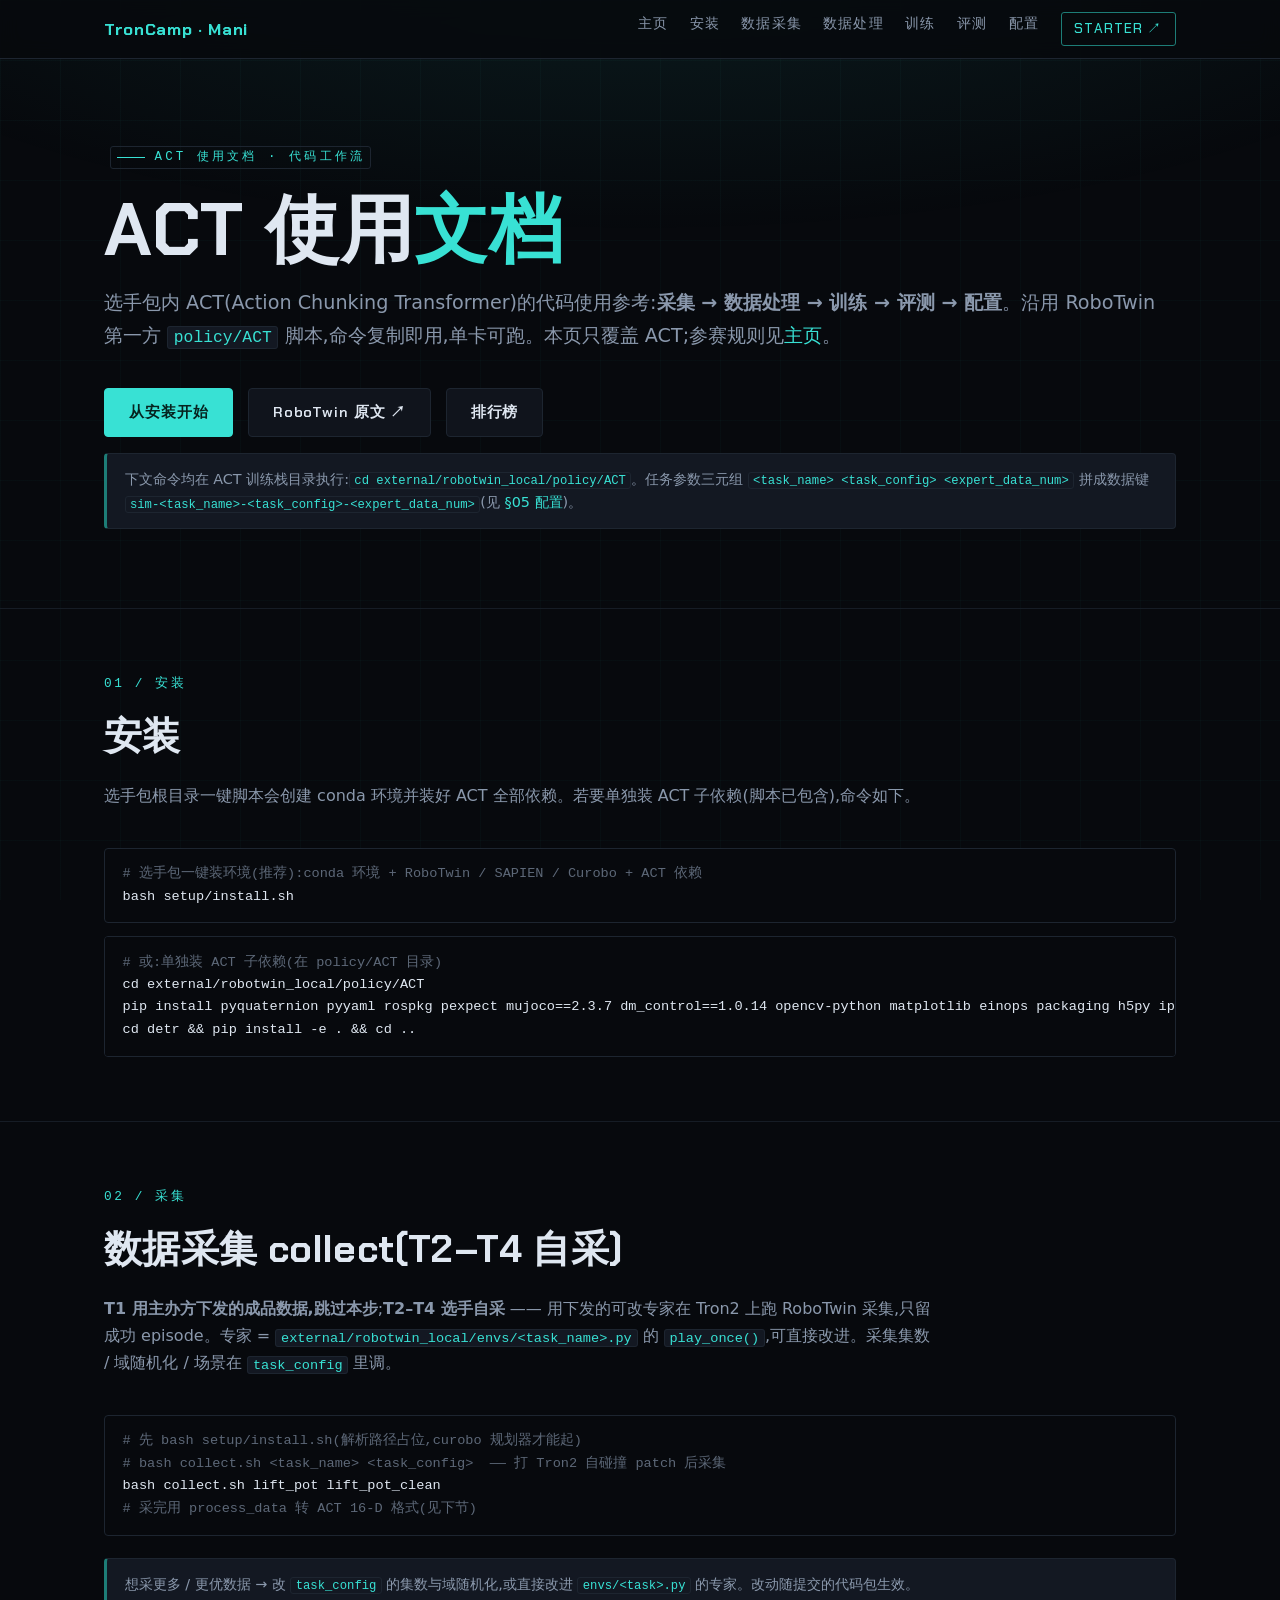
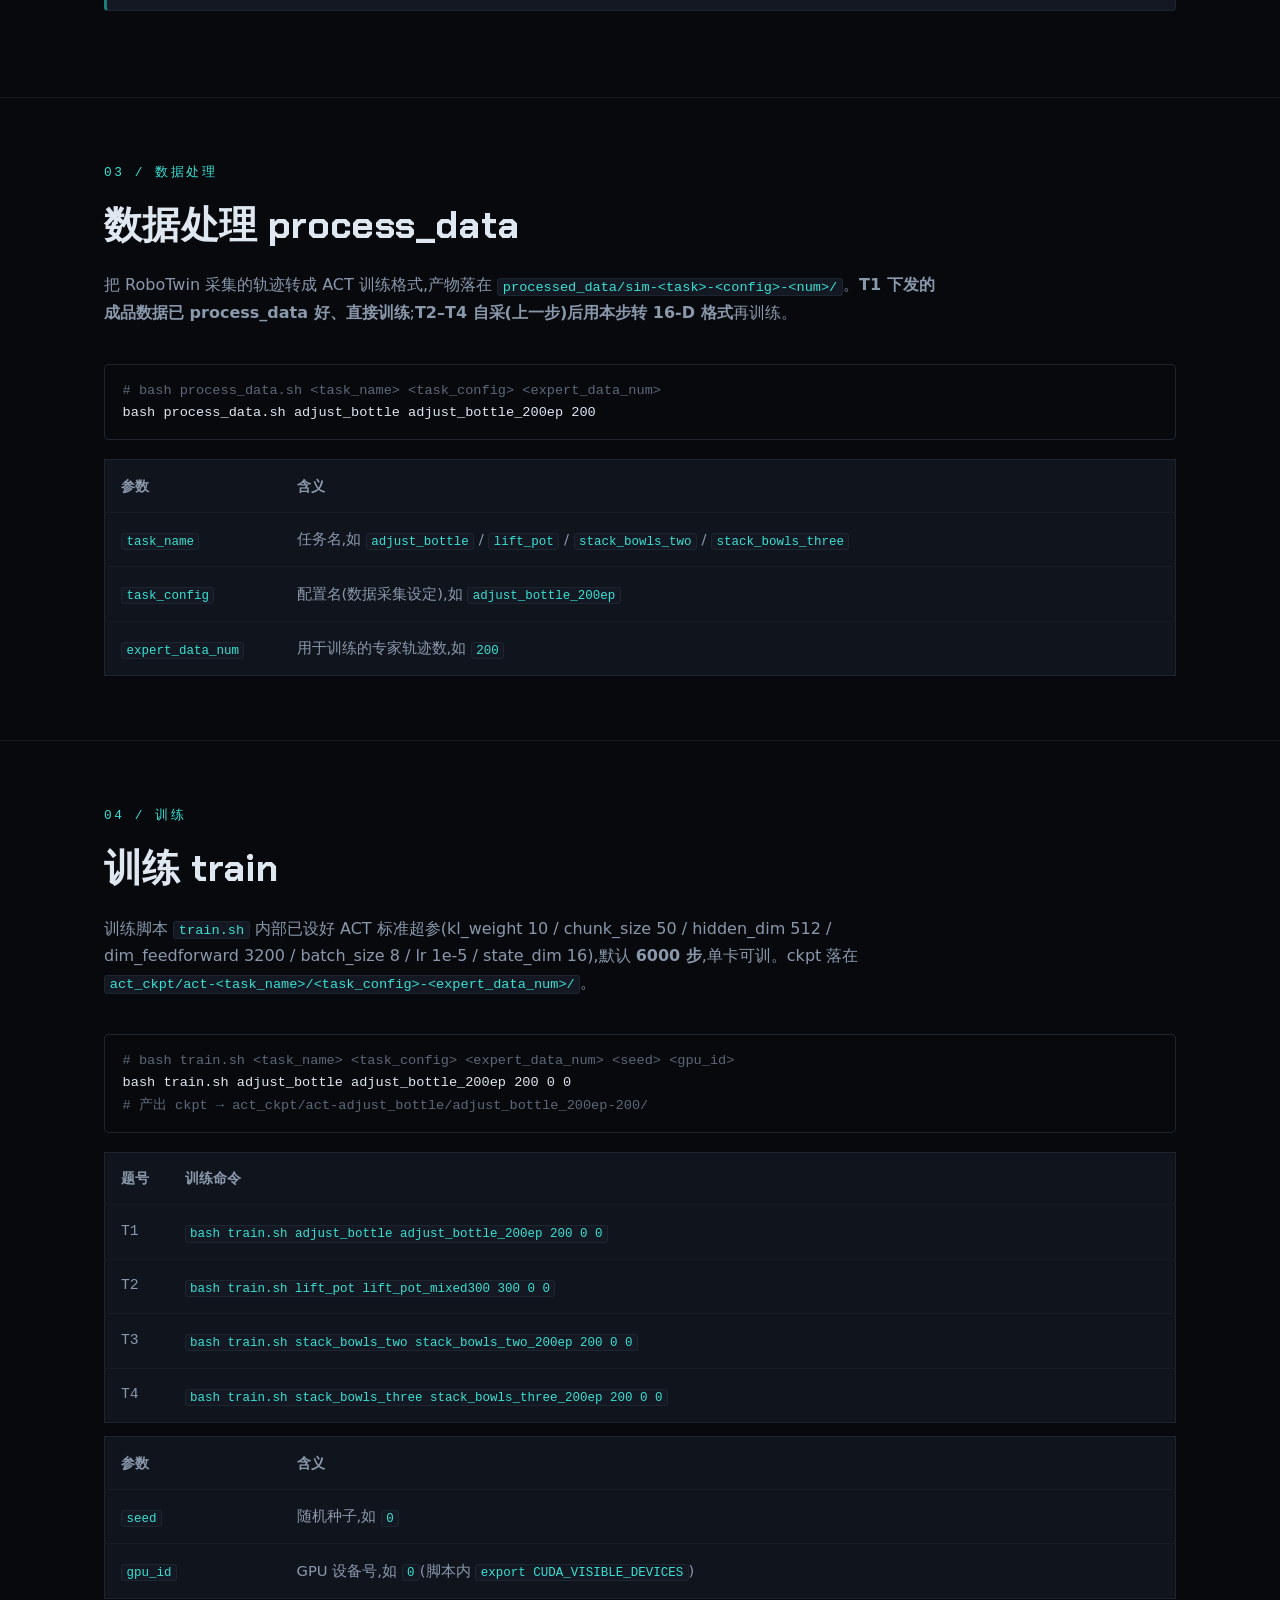
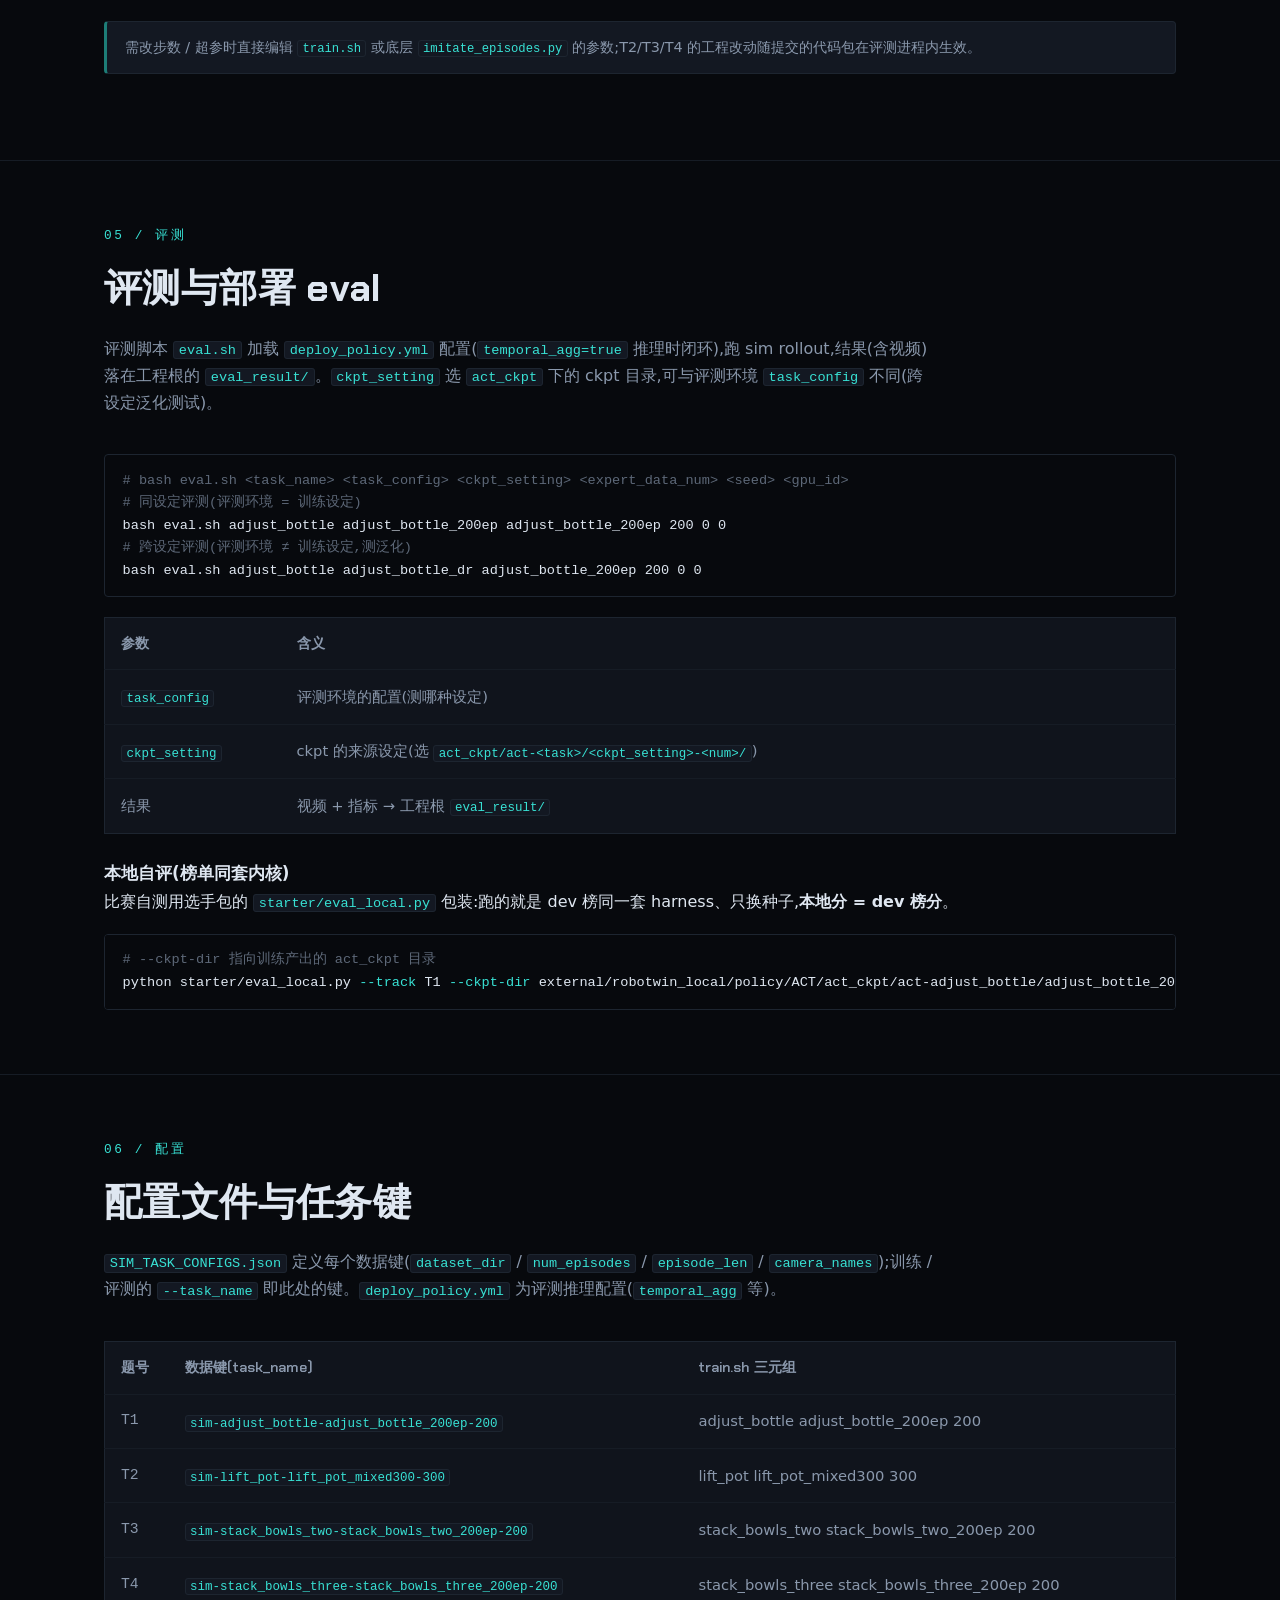
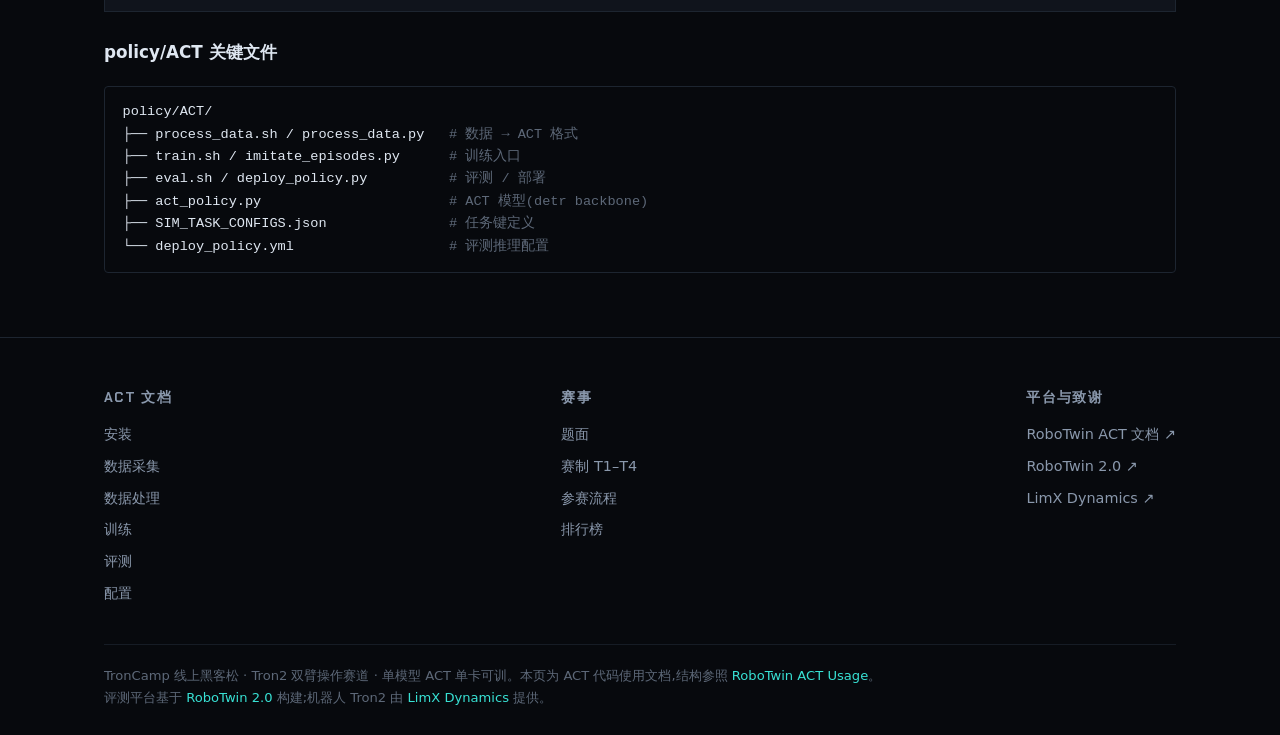
==== doc.html @ 8a9c2776 "feat(web): self-collect redesign -- freedom ladder switched to self-collect + add collection section" ====
<!doctype html>
<html lang="zh-CN">
<head>
<meta charset="utf-8">
<meta name="viewport" content="width=device-width, initial-scale=1">
<title>ACT 使用文档 · TronCamp</title>
<meta name="description" content="TronCamp 选手包内 ACT(Action Chunking Transformer)的代码使用文档:安装、数据处理 process_data.sh、训练 train.sh、评测与部署 eval.sh、配置文件。沿用 RoboTwin 第一方 policy/ACT 脚本,命令复制即用。">
<link rel="stylesheet" href="./style.css">
</head>
<body>

<nav class="nav">
  <div class="wrap">
    <a href="./index.html#top" class="brand">Tron<span class="accent">Camp</span> · Mani</a>
    <span class="nav-links">
      <a href="./index.html">主页</a>
      <a href="#install">安装</a>
      <a href="#collect">数据采集</a>
      <a href="#process">数据处理</a>
      <a href="#train">训练</a>
      <a href="#eval">评测</a>
      <a href="#config">配置</a>
      <a href="https://github.com/limx-troncamp/troncamp-mani" class="cta" target="_blank" rel="noopener">Starter ↗</a>
    </span>
  </div>
</nav>

<!-- ───────── 页头 ───────── -->
<header class="hero" id="top">
  <div class="wrap reveal">
    <span class="tag">ACT 使用文档 · 代码工作流</span>
    <h1>ACT 使用<span class="accent">文档</span></h1>
    <p class="lead lead-wide">
      选手包内 ACT(Action Chunking Transformer)的代码使用参考:<b>采集 → 数据处理 → 训练 → 评测 → 配置</b>。沿用 RoboTwin 第一方 <code>policy/ACT</code> 脚本,命令复制即用,单卡可跑。本页只覆盖 ACT;参赛规则见<a href="./index.html#flow">主页</a>。
    </p>
    <div class="hero-actions">
      <a href="#install" class="btn primary">从安装开始</a>
      <a href="https://robotwin-platform.github.io/doc/usage/ACT.html" class="btn" target="_blank" rel="noopener">RoboTwin 原文 ↗</a>
      <a href="./index.html#board" class="btn">排行榜</a>
    </div>
    <p class="note" style="margin-top:1rem">下文命令均在 ACT 训练栈目录执行:<code>cd external/robotwin_local/policy/ACT</code>。任务参数三元组 <code>&lt;task_name&gt; &lt;task_config&gt; &lt;expert_data_num&gt;</code> 拼成数据键 <code>sim-&lt;task_name&gt;-&lt;task_config&gt;-&lt;expert_data_num&gt;</code>(见 <a href="#config">§05 配置</a>)。</p>
  </div>
</header>

<!-- ───────── 01 安装 ───────── -->
<section id="install">
  <div class="wrap reveal">
    <div class="sec-head">
      <span class="sec-num">01 / 安装</span>
      <h2>安装</h2>
      <p>选手包根目录一键脚本会创建 conda 环境并装好 ACT 全部依赖。若要单独装 ACT 子依赖(脚本已包含),命令如下。</p>
    </div>
    <div class="code"><span class="c"># 选手包一键装环境(推荐):conda 环境 + RoboTwin / SAPIEN / Curobo + ACT 依赖</span>
bash setup/install.sh</div>
    <div class="code" style="margin-top:0.8rem"><span class="c"># 或:单独装 ACT 子依赖(在 policy/ACT 目录)</span>
cd external/robotwin_local/policy/ACT
pip install pyquaternion pyyaml rospkg pexpect mujoco==2.3.7 dm_control==1.0.14 opencv-python matplotlib einops packaging h5py ipython
cd detr &amp;&amp; pip install -e . &amp;&amp; cd ..</div>
  </div>
</section>

<!-- ───────── 02 数据采集 ───────── -->
<section id="collect">
  <div class="wrap reveal">
    <div class="sec-head">
      <span class="sec-num">02 / 采集</span>
      <h2>数据采集 collect(T2–T4 自采)</h2>
      <p><b>T1 用主办方下发的成品数据,跳过本步</b>;<b>T2–T4 选手自采</b> —— 用下发的可改专家在 Tron2 上跑 RoboTwin 采集,只留成功 episode。专家 = <code>external/robotwin_local/envs/&lt;task_name&gt;.py</code> 的 <code>play_once()</code>,可直接改进。采集集数 / 域随机化 / 场景在 <code>task_config</code> 里调。</p>
    </div>
    <div class="code"><span class="c"># 先 bash setup/install.sh(解析路径占位,curobo 规划器才能起)</span>
<span class="c"># bash collect.sh &lt;task_name&gt; &lt;task_config&gt;  —— 打 Tron2 自碰撞 patch 后采集</span>
bash collect.sh lift_pot lift_pot_clean
<span class="c"># 采完用 process_data 转 ACT 16-D 格式(见下节)</span></div>
    <p class="note">想采更多 / 更优数据 → 改 <code>task_config</code> 的集数与域随机化,或直接改进 <code>envs/&lt;task&gt;.py</code> 的专家。改动随提交的代码包生效。</p>
  </div>
</section>

<!-- ───────── 03 数据处理 ───────── -->
<section id="process">
  <div class="wrap reveal">
    <div class="sec-head">
      <span class="sec-num">03 / 数据处理</span>
      <h2>数据处理 process_data</h2>
      <p>把 RoboTwin 采集的轨迹转成 ACT 训练格式,产物落在 <code>processed_data/sim-&lt;task&gt;-&lt;config&gt;-&lt;num&gt;/</code>。<b>T1 下发的成品数据已 process_data 好、直接训练</b>;<b>T2–T4 自采(上一步)后用本步转 16-D 格式</b>再训练。</p>
    </div>
    <div class="code"><span class="c"># bash process_data.sh &lt;task_name&gt; &lt;task_config&gt; &lt;expert_data_num&gt;</span>
bash process_data.sh adjust_bottle adjust_bottle_200ep 200</div>
    <table class="dtable" style="margin-top:1.2rem">
      <thead><tr><th style="width:11rem">参数</th><th>含义</th></tr></thead>
      <tbody>
        <tr><td><code>task_name</code></td><td>任务名,如 <code>adjust_bottle</code> / <code>lift_pot</code> / <code>stack_bowls_two</code> / <code>stack_bowls_three</code></td></tr>
        <tr><td><code>task_config</code></td><td>配置名(数据采集设定),如 <code>adjust_bottle_200ep</code></td></tr>
        <tr><td><code>expert_data_num</code></td><td>用于训练的专家轨迹数,如 <code>200</code></td></tr>
      </tbody>
    </table>
  </div>
</section>

<!-- ───────── 03 训练 ───────── -->
<section id="train">
  <div class="wrap reveal">
    <div class="sec-head">
      <span class="sec-num">04 / 训练</span>
      <h2>训练 train</h2>
      <p>训练脚本 <code>train.sh</code> 内部已设好 ACT 标准超参(kl_weight 10 / chunk_size 50 / hidden_dim 512 / dim_feedforward 3200 / batch_size 8 / lr 1e-5 / state_dim 16),默认 <b>6000 步</b>,单卡可训。ckpt 落在 <code>act_ckpt/act-&lt;task_name&gt;/&lt;task_config&gt;-&lt;expert_data_num&gt;/</code>。</p>
    </div>
    <div class="code"><span class="c"># bash train.sh &lt;task_name&gt; &lt;task_config&gt; &lt;expert_data_num&gt; &lt;seed&gt; &lt;gpu_id&gt;</span>
bash train.sh adjust_bottle adjust_bottle_200ep 200 0 0
<span class="c"># 产出 ckpt → act_ckpt/act-adjust_bottle/adjust_bottle_200ep-200/</span></div>
    <table class="dtable" style="margin-top:1.2rem">
      <thead><tr><th style="width:4rem">题号</th><th>训练命令</th></tr></thead>
      <tbody>
        <tr><td class="lvl">T1</td><td><code>bash train.sh adjust_bottle adjust_bottle_200ep 200 0 0</code></td></tr>
        <tr><td class="lvl">T2</td><td><code>bash train.sh lift_pot lift_pot_mixed300 300 0 0</code></td></tr>
        <tr><td class="lvl">T3</td><td><code>bash train.sh stack_bowls_two stack_bowls_two_200ep 200 0 0</code></td></tr>
        <tr><td class="lvl">T4</td><td><code>bash train.sh stack_bowls_three stack_bowls_three_200ep 200 0 0</code></td></tr>
      </tbody>
    </table>
    <table class="dtable" style="margin-top:0.8rem">
      <thead><tr><th style="width:11rem">参数</th><th>含义</th></tr></thead>
      <tbody>
        <tr><td><code>seed</code></td><td>随机种子,如 <code>0</code></td></tr>
        <tr><td><code>gpu_id</code></td><td>GPU 设备号,如 <code>0</code>(脚本内 <code>export CUDA_VISIBLE_DEVICES</code>)</td></tr>
      </tbody>
    </table>
    <p class="note">需改步数 / 超参时直接编辑 <code>train.sh</code> 或底层 <code>imitate_episodes.py</code> 的参数;T2/T3/T4 的工程改动随提交的代码包在评测进程内生效。</p>
  </div>
</section>

<!-- ───────── 04 评测与部署 ───────── -->
<section id="eval">
  <div class="wrap reveal">
    <div class="sec-head">
      <span class="sec-num">05 / 评测</span>
      <h2>评测与部署 eval</h2>
      <p>评测脚本 <code>eval.sh</code> 加载 <code>deploy_policy.yml</code> 配置(<code>temporal_agg=true</code> 推理时闭环),跑 sim rollout,结果(含视频)落在工程根的 <code>eval_result/</code>。<code>ckpt_setting</code> 选 <code>act_ckpt</code> 下的 ckpt 目录,可与评测环境 <code>task_config</code> 不同(跨设定泛化测试)。</p>
    </div>
    <div class="code"><span class="c"># bash eval.sh &lt;task_name&gt; &lt;task_config&gt; &lt;ckpt_setting&gt; &lt;expert_data_num&gt; &lt;seed&gt; &lt;gpu_id&gt;</span>
<span class="c"># 同设定评测(评测环境 = 训练设定)</span>
bash eval.sh adjust_bottle adjust_bottle_200ep adjust_bottle_200ep 200 0 0
<span class="c"># 跨设定评测(评测环境 ≠ 训练设定,测泛化)</span>
bash eval.sh adjust_bottle adjust_bottle_dr adjust_bottle_200ep 200 0 0</div>
    <table class="dtable" style="margin-top:1.2rem">
      <thead><tr><th style="width:11rem">参数</th><th>含义</th></tr></thead>
      <tbody>
        <tr><td><code>task_config</code></td><td>评测环境的配置(测哪种设定)</td></tr>
        <tr><td><code>ckpt_setting</code></td><td>ckpt 的来源设定(选 <code>act_ckpt/act-&lt;task&gt;/&lt;ckpt_setting&gt;-&lt;num&gt;/</code>)</td></tr>
        <tr><td>结果</td><td>视频 + 指标 → 工程根 <code>eval_result/</code></td></tr>
      </tbody>
    </table>
    <h3 style="margin-top:1.6rem;font-size:1.05rem;font-weight:700">本地自评(榜单同套内核)</h3>
    <p>比赛自测用选手包的 <code>starter/eval_local.py</code> 包装:跑的就是 dev 榜同一套 harness、只换种子,<b>本地分 = dev 榜分</b>。</p>
    <div class="code"><span class="c"># --ckpt-dir 指向训练产出的 act_ckpt 目录</span>
python starter/eval_local.py <span class="a">--track</span> T1 <span class="a">--ckpt-dir</span> external/robotwin_local/policy/ACT/act_ckpt/act-adjust_bottle/adjust_bottle_200ep-200</div>
  </div>
</section>

<!-- ───────── 05 配置 ───────── -->
<section id="config">
  <div class="wrap reveal">
    <div class="sec-head">
      <span class="sec-num">06 / 配置</span>
      <h2>配置文件与任务键</h2>
      <p><code>SIM_TASK_CONFIGS.json</code> 定义每个数据键(<code>dataset_dir</code> / <code>num_episodes</code> / <code>episode_len</code> / <code>camera_names</code>);训练 / 评测的 <code>--task_name</code> 即此处的键。<code>deploy_policy.yml</code> 为评测推理配置(<code>temporal_agg</code> 等)。</p>
    </div>
    <table class="dtable" style="margin-top:1.2rem">
      <thead><tr><th style="width:4rem">题号</th><th>数据键(task_name)</th><th>train.sh 三元组</th></tr></thead>
      <tbody>
        <tr><td class="lvl">T1</td><td><code>sim-adjust_bottle-adjust_bottle_200ep-200</code></td><td>adjust_bottle&nbsp;adjust_bottle_200ep&nbsp;200</td></tr>
        <tr><td class="lvl">T2</td><td><code>sim-lift_pot-lift_pot_mixed300-300</code></td><td>lift_pot&nbsp;lift_pot_mixed300&nbsp;300</td></tr>
        <tr><td class="lvl">T3</td><td><code>sim-stack_bowls_two-stack_bowls_two_200ep-200</code></td><td>stack_bowls_two&nbsp;stack_bowls_two_200ep&nbsp;200</td></tr>
        <tr><td class="lvl">T4</td><td><code>sim-stack_bowls_three-stack_bowls_three_200ep-200</code></td><td>stack_bowls_three&nbsp;stack_bowls_three_200ep&nbsp;200</td></tr>
      </tbody>
    </table>

    <h3 style="margin-top:1.6rem;font-size:1.05rem;font-weight:700">policy/ACT 关键文件</h3>
    <div class="code">policy/ACT/
├── process_data.sh / process_data.py   <span class="c"># 数据 → ACT 格式</span>
├── train.sh / imitate_episodes.py      <span class="c"># 训练入口</span>
├── eval.sh / deploy_policy.py          <span class="c"># 评测 / 部署</span>
├── act_policy.py                       <span class="c"># ACT 模型(detr backbone)</span>
├── SIM_TASK_CONFIGS.json               <span class="c"># 任务键定义</span>
└── deploy_policy.yml                   <span class="c"># 评测推理配置</span></div>
  </div>
</section>

<!-- ───────── Footer ───────── -->
<footer>
  <div class="wrap">
    <div class="foot-grid">
      <div class="foot-col">
        <h5>ACT 文档</h5>
        <a href="#install">安装</a>
        <a href="#collect">数据采集</a>
        <a href="#process">数据处理</a>
        <a href="#train">训练</a>
        <a href="#eval">评测</a>
        <a href="#config">配置</a>
      </div>
      <div class="foot-col">
        <h5>赛事</h5>
        <a href="./index.html#task">题面</a>
        <a href="./index.html#tracks">赛制 T1–T4</a>
        <a href="./index.html#flow">参赛流程</a>
        <a href="./index.html#board">排行榜</a>
      </div>
      <div class="foot-col">
        <h5>平台与致谢</h5>
        <a href="https://robotwin-platform.github.io/doc/usage/ACT.html" target="_blank" rel="noopener">RoboTwin ACT 文档 ↗</a>
        <a href="https://github.com/RoboTwin-Platform/RoboTwin" target="_blank" rel="noopener">RoboTwin 2.0 ↗</a>
        <a href="https://github.com/limxdynamics" target="_blank" rel="noopener">LimX Dynamics ↗</a>
      </div>
    </div>
    <p class="foot-note">TronCamp 线上黑客松 · Tron2 双臂操作赛道 · 单模型 ACT 单卡可训。本页为 ACT 代码使用文档,结构参照 <a href="https://robotwin-platform.github.io/doc/usage/ACT.html" target="_blank" rel="noopener">RoboTwin ACT Usage</a>。<br>评测平台基于 <a href="https://github.com/RoboTwin-Platform/RoboTwin" target="_blank" rel="noopener">RoboTwin 2.0</a> 构建;机器人 Tron2 由 <a href="https://github.com/limxdynamics" target="_blank" rel="noopener">LimX Dynamics</a> 提供。</p>
  </div>
</footer>

</body>
</html>
---- style.css ----
/* troncamp · stack_blocks_three 鲁棒泛化机器人操作黑客松 — 官网 + 排行榜
   暗色科幻控制台风:近黑底 + 单一青色(teal)强调 + 等宽数据字 + 细网格/扫描线。
   零构建,原生 HTML/CSS/JS。 */

@import url('https://fonts.googleapis.com/css2?family=Chakra+Petch:wght@400;500;600;700&display=swap');

:root {
  --bg: #07090d;
  --bg-soft: #0b0e14;
  --panel: #10141c;
  --panel-2: #131822;
  --line: #1d2530;
  --line-soft: #161c25;
  --text: #dfe7f1;
  --muted: #8a98ac;
  --dim: #5d6878;
  --accent: #38e1d4;
  --accent-dim: #1d7d77;
  --warn: #f0b35c;
  --bad: #f08c8c;
  --display: 'Chakra Petch', 'PingFang SC', 'Microsoft YaHei', sans-serif;
  --body: 'PingFang SC', 'Microsoft YaHei', system-ui, sans-serif;
  --mono: ui-monospace, 'SF Mono', 'JetBrains Mono', Consolas, monospace;
}

* { box-sizing: border-box; margin: 0; padding: 0; }
html { scroll-behavior: smooth; font-size: 16px; }

body {
  background: var(--bg);
  color: var(--text);
  font-family: var(--body);
  line-height: 1.7;
  -webkit-font-smoothing: antialiased;
  overflow-x: hidden;
}

/* 全局氛围:网格 + 顶部青色辉光 */
body::before {
  content: '';
  position: fixed;
  inset: 0;
  z-index: 0;
  pointer-events: none;
  background:
    radial-gradient(120% 60% at 50% -10%, rgba(56, 225, 212, 0.10), transparent 60%),
    linear-gradient(rgba(56, 225, 212, 0.028) 1px, transparent 1px) 0 0 / 100% 60px,
    linear-gradient(90deg, rgba(56, 225, 212, 0.028) 1px, transparent 1px) 0 0 / 60px 100%;
}

a { color: var(--accent); text-decoration: none; }
a:hover { text-decoration: underline; }

.wrap { max-width: 1120px; margin: 0 auto; padding: 0 1.5rem; position: relative; z-index: 1; }

/* ───────── 顶栏 ───────── */
.nav {
  position: sticky; top: 0; z-index: 50;
  background: rgba(7, 9, 13, 0.82);
  backdrop-filter: blur(10px);
  border-bottom: 1px solid var(--line);
}
.nav .wrap { display: flex; align-items: center; gap: 1.5rem; height: 58px; }
.brand {
  font-family: var(--display); font-weight: 700; font-size: 1.05rem;
  letter-spacing: 0.04em; white-space: nowrap;
}
.brand .accent { color: var(--accent); }
.nav-links { display: flex; gap: 1.35rem; margin-left: auto; flex-wrap: wrap; }
.nav-links a {
  color: var(--muted); font-family: var(--display); font-size: 0.85rem;
  font-weight: 500; letter-spacing: 0.08em; text-transform: uppercase;
}
.nav-links a:hover { color: var(--accent); text-decoration: none; }
.nav-links a.cta {
  color: var(--accent); border: 1px solid var(--accent-dim);
  padding: 0.25rem 0.8rem; border-radius: 3px;
}
.nav-links a.cta:hover { background: rgba(56, 225, 212, 0.12); }

/* ───────── Hero ───────── */
.hero { padding: 5rem 0 3.5rem; position: relative; }
.hero .tag {
  font-family: var(--mono); font-size: 0.78rem; color: var(--accent);
  letter-spacing: 0.25em; text-transform: uppercase; margin-bottom: 1.4rem;
  display: inline-flex; align-items: center; gap: 0.6rem;
}
.hero .tag::before {
  content: ''; width: 28px; height: 1px; background: var(--accent);
}
.hero h1 {
  font-family: var(--display); font-weight: 700;
  font-size: clamp(2.6rem, 6vw, 4.6rem); line-height: 1.04;
  letter-spacing: 0.01em; margin-bottom: 1.2rem;
}
.hero h1 .accent { color: var(--accent); }
.hero .lead {
  font-size: clamp(1rem, 1.6vw, 1.2rem); color: var(--muted);
  max-width: 50rem; margin-bottom: 2.2rem;
}
/* 单行简介:放开宽度,桌面端整句落一行(窄屏仍自然换行,不溢出) */
.hero .lead.lead-wide { max-width: none; }
.chips { display: flex; flex-wrap: wrap; gap: 0.7rem; margin-bottom: 2.2rem; }
.chip {
  font-family: var(--mono); font-size: 0.82rem; color: var(--text);
  background: var(--panel); border: 1px solid var(--line);
  padding: 0.45rem 0.9rem; border-radius: 3px;
}
.chip b { color: var(--accent); font-weight: 600; }
.hero-meta { font-family: var(--mono); font-size: 0.84rem; color: var(--muted); letter-spacing: 0.02em; margin-bottom: 2rem; line-height: 1.7; }
.hero-actions { display: flex; flex-wrap: wrap; gap: 0.9rem; align-items: center; }
.btn {
  font-family: var(--display); font-weight: 600; font-size: 0.92rem;
  letter-spacing: 0.06em; padding: 0.7rem 1.5rem; border-radius: 4px;
  border: 1px solid var(--line); color: var(--text); background: var(--panel);
  cursor: pointer; transition: all 0.15s;
}
.btn:hover { text-decoration: none; border-color: var(--accent-dim); }
.btn.primary { background: var(--accent); color: #06231f; border-color: var(--accent); }
.btn.primary:hover { background: #5ff0e4; }

.countdown-box {
  margin-top: 2.4rem; display: inline-flex; align-items: baseline; gap: 0.8rem;
  border-top: 1px solid var(--line); padding-top: 1.2rem;
}
.countdown-box .label {
  font-family: var(--mono); font-size: 0.78rem; color: var(--dim);
  letter-spacing: 0.15em; text-transform: uppercase;
}
#countdown {
  font-family: var(--mono); color: var(--accent); font-size: 1.4rem;
  letter-spacing: 0.04em; font-variant-numeric: tabular-nums;
}
#countdown.over { color: var(--warn); }

/* ───────── 区块 ───────── */
section { padding: 4rem 0; border-top: 1px solid var(--line-soft); position: relative; }
.sec-head { margin-bottom: 2.4rem; }
.sec-num {
  font-family: var(--mono); font-size: 0.8rem; color: var(--accent);
  letter-spacing: 0.2em; display: block; margin-bottom: 0.6rem;
}
.sec-head h2 {
  font-family: var(--display); font-weight: 700; font-size: clamp(1.7rem, 3.4vw, 2.4rem);
  letter-spacing: 0.01em;
}
.sec-head p { color: var(--muted); max-width: 52rem; margin-top: 0.8rem; }

/* 概览 */
.overview { display: grid; grid-template-columns: 1.3fr 1fr; gap: 2.5rem; align-items: center; }
.overview .fig { border: 1px solid var(--line); border-radius: 6px; overflow: hidden; background: var(--panel); }
.overview .fig img { display: block; width: 100%; }
.overview .fig figcaption {
  font-size: 0.82rem; color: var(--dim); padding: 0.8rem 1rem;
  border-top: 1px solid var(--line); line-height: 1.55;
}
.overview p { color: var(--muted); margin-bottom: 1.1rem; }
.overview strong { color: var(--text); }
.ov-prose { max-width: 64rem; }
.ov-prose p { color: var(--muted); margin-bottom: 1.1rem; }
.ov-prose strong { color: var(--text); }

/* 通用卡片 */
.cards { display: grid; gap: 1.2rem; }
.card {
  background: var(--panel); border: 1px solid var(--line); border-radius: 6px;
  padding: 1.5rem 1.6rem;
}
.card h3 { font-family: var(--display); font-weight: 600; font-size: 1.15rem; margin-bottom: 0.7rem; }
.card p { color: var(--muted); font-size: 0.95rem; }

/* 赛题卡 */
.tasks { grid-template-columns: repeat(3, 1fr); }
.task-card { position: relative; padding-top: 2.6rem; }
.task-card .tno {
  position: absolute; top: 1.2rem; left: 1.6rem;
  font-family: var(--display); font-weight: 700; font-size: 1.05rem; color: var(--accent);
  letter-spacing: 0.05em;
}
.task-card .weight {
  position: absolute; top: 1.3rem; right: 1.6rem;
  font-family: var(--mono); font-size: 1.5rem; color: var(--text); font-weight: 600;
}
.task-card h3 { margin-bottom: 0.5rem; }
.task-card .role { font-family: var(--mono); font-size: 0.76rem; color: var(--dim); letter-spacing: 0.1em; text-transform: uppercase; margin-bottom: 0.9rem; }
.task-card ul { list-style: none; display: flex; flex-direction: column; gap: 0.55rem; }
.task-card li { font-size: 0.9rem; color: var(--muted); padding-left: 1rem; position: relative; }
.task-card li::before { content: '▸'; position: absolute; left: 0; color: var(--accent-dim); }
.task-card.focus { border-color: var(--accent-dim); box-shadow: 0 0 0 1px rgba(56,225,212,0.18) inset; }

/* 菜单/规则表 */
.dtable { width: 100%; border-collapse: collapse; background: var(--panel); border: 1px solid var(--line); }
.dtable th, .dtable td { padding: 0.85rem 1rem; text-align: left; border-bottom: 1px solid var(--line-soft); vertical-align: top; }
.dtable th { font-family: var(--display); font-weight: 600; color: var(--muted); font-size: 0.9rem; }
.dtable td { color: var(--muted); font-size: 0.92rem; }
.dtable td b, .dtable td strong { color: var(--text); }
.dtable tr:last-child td { border-bottom: none; }
.lvl { font-family: var(--mono); font-size: 0.82rem; color: var(--accent); white-space: nowrap; }

/* 评分 */
.formula {
  font-family: var(--mono); font-size: 1.05rem; color: var(--text);
  background: var(--panel-2); border: 1px solid var(--line); border-left: 3px solid var(--accent);
  border-radius: 4px; padding: 1.1rem 1.3rem; margin: 1.4rem 0; overflow-x: auto;
}
.formula .accent { color: var(--accent); }
.formula .dim { color: var(--dim); }
.layers { grid-template-columns: repeat(3, 1fr); }
.layer-card .ln { font-family: var(--mono); font-size: 0.78rem; color: var(--accent); letter-spacing: 0.1em; margin-bottom: 0.6rem; }

/* 提交步骤 */
.steps { counter-reset: step; display: grid; gap: 0; border: 1px solid var(--line); border-radius: 6px; overflow: hidden; }
.step { display: grid; grid-template-columns: 3rem 1fr; gap: 1rem; padding: 1.2rem 1.4rem; background: var(--panel); border-bottom: 1px solid var(--line-soft); }
.step:last-child { border-bottom: none; }
.step .sn { counter-increment: step; font-family: var(--mono); color: var(--accent); font-size: 1.1rem; }
.step .sn::before { content: counter(step, decimal-leading-zero); }
.step h4 { font-family: var(--display); font-weight: 600; font-size: 1rem; margin-bottom: 0.3rem; }
.step p { color: var(--muted); font-size: 0.9rem; }
.code {
  font-family: var(--mono); font-size: 0.85rem; color: var(--text);
  background: var(--bg); border: 1px solid var(--line); border-radius: 4px;
  padding: 0.9rem 1.1rem; margin-top: 1.2rem; overflow-x: auto; white-space: pre; line-height: 1.65;
}
.code .c { color: var(--dim); }
.code .a { color: var(--accent); }

/* ───────── 排行榜 ───────── */
.board-head { display: flex; align-items: baseline; gap: 1.2rem; flex-wrap: wrap; margin-bottom: 1.4rem; }
.board-head .upd { font-family: var(--mono); font-size: 0.82rem; color: var(--dim); }
.board-head .to-final { margin-left: auto; }
table.board { width: 100%; border-collapse: collapse; background: var(--panel); border: 1px solid var(--line); }
table.board thead th { color: var(--muted); font-family: var(--display); font-weight: 600; padding: 0.8rem 0.5rem; border-bottom: 1px solid var(--line); white-space: nowrap; }
table.board tr.grp th { font-size: 1rem; letter-spacing: 0.06em; }
table.board tr.grp th.tgroup { color: var(--accent); border-left: 1px solid var(--line); }
table.board tr.sub th { font-size: 0.85rem; font-weight: 500; color: var(--dim); }
table.board tbody td {
  padding: 0.95rem 0.5rem; text-align: center; font-size: 1.02rem;
  font-family: var(--mono); font-variant-numeric: tabular-nums; border-bottom: 1px solid var(--line-soft);
}
table.board tbody tr:hover { background: rgba(56, 225, 212, 0.045); }
table.board td.team { font-family: var(--body); font-size: 1.05rem; font-weight: 600; text-align: left; padding-left: 1.1rem; }
table.board td.rank { color: var(--dim); }
table.board tbody tr:nth-child(-n+3) td.rank { color: var(--accent); font-weight: 700; }
table.board td.total { color: var(--accent); font-size: 1.3rem; font-weight: 700; }
table.board td.gstart { border-left: 1px solid var(--line); }
td .pos { color: var(--accent); } td .neg { color: var(--bad); } .dimcell { color: var(--dim); }
.tag { font-size: 0.72rem; color: var(--dim); border: 1px solid var(--line); border-radius: 3px; padding: 0 0.35rem; margin-left: 0.4rem; }

/* ── 排行榜进度条版(2026-06-15):T1/T2 达标绿勾,T3 分数+进度条,只按 T3 排名 ── */
table.board-strip td, table.board-strip thead th { text-align: center; }
table.board-strip .c-rank { width: 3.2rem; color: var(--dim); font-family: var(--mono); font-size: 1.05rem; }
table.board-strip tbody tr.top1 .c-rank { color: #ffd76a; }
table.board-strip tbody tr.top2 .c-rank { color: #cdd6e2; }
table.board-strip tbody tr.top3 .c-rank { color: #e2a878; }
table.board-strip tbody tr.top .c-rank { font-weight: 700; }
table.board-strip td.c-team { text-align: left; padding-left: 1.1rem; font-family: var(--body); font-size: 1.05rem; font-weight: 600; }
.th-sub { display: block; font-family: var(--mono); font-size: 0.64rem; font-weight: 400; color: var(--dim); letter-spacing: 0.02em; margin-top: 0.18rem; }
.c-gate { width: 6rem; border-left: 1px solid var(--line-soft); }
.gate { font-size: 1.2rem; font-weight: 700; line-height: 1; }
.gate-ok { color: #46d98a; text-shadow: 0 0 10px rgba(70, 217, 138, 0.5); }
.gate-miss { color: var(--dim); font-size: 0.98rem; }
.gate-none { color: var(--line); }
.c-t3 { border-left: 1px solid var(--line); min-width: 9.5rem; }
.t3wrap { display: inline-flex; flex-direction: column; align-items: center; gap: 0.2rem; min-width: 7rem; }
.t3num { font-family: var(--display); font-size: 1.4rem; font-weight: 700; color: var(--accent); line-height: 1; }
.t3sub { font-family: var(--mono); font-size: 0.66rem; color: var(--dim); }
.t3bar { display: block; width: 100%; height: 3px; background: var(--line); border-radius: 2px; overflow: hidden; }
.t3bar i { display: block; height: 100%; background: linear-gradient(90deg, var(--accent-dim), var(--accent)); }
table.board-strip tbody tr.top1 .t3bar i { background: linear-gradient(90deg, var(--accent), #ffd76a); }

#empty, .locked { text-align: center; color: var(--dim); padding: 4rem 0; font-size: 1.3rem; letter-spacing: 0.12em; }
.locked .big { display: block; color: var(--accent); font-family: var(--display); font-size: clamp(2rem, 5vw, 3rem); font-weight: 700; margin-bottom: 1rem; letter-spacing: 0.2em; }

/* ───────── Footer ───────── */
footer { border-top: 1px solid var(--line); padding: 3rem 0; color: var(--dim); }
.foot-grid { display: flex; flex-wrap: wrap; gap: 2.5rem; justify-content: space-between; }
.foot-col h5 { font-family: var(--display); color: var(--muted); font-size: 0.85rem; letter-spacing: 0.1em; text-transform: uppercase; margin-bottom: 0.8rem; }
.foot-col a { display: block; color: var(--muted); font-size: 0.9rem; margin-bottom: 0.45rem; }
.foot-col a:hover { color: var(--accent); }
.foot-note { margin-top: 2rem; font-size: 0.82rem; color: var(--dim); border-top: 1px solid var(--line-soft); padding-top: 1.2rem; }

/* 入场动画 */
@keyframes rise { from { opacity: 0; transform: translateY(14px); } to { opacity: 1; transform: none; } }
.hero .tag { animation: rise 0.5s both; }
.hero h1 { animation: rise 0.5s 0.06s both; }
.hero .lead { animation: rise 0.5s 0.12s both; }
.chips { animation: rise 0.5s 0.18s both; }
.hero-actions { animation: rise 0.5s 0.24s both; }
.countdown-box { animation: rise 0.5s 0.3s both; }

@media (max-width: 860px) {
  .overview, .tasks, .layers { grid-template-columns: 1fr; }
  .nav-links { gap: 0.9rem; }
  .nav-links a:not(.cta) { display: none; }
  table.board { font-size: 0.9rem; }
}

/* ── #submit 评测可视化(2026-06-15) ── */
.fig-wide { margin: 1.8rem 0 0; border: 1px solid var(--line); border-radius: 6px; overflow: hidden; background: var(--panel); }
.fig-wide img { display: block; width: 100%; }
.fig-wide figcaption,
.explain-grid figcaption { padding: 0.75rem 1rem; font-size: 0.84rem; line-height: 1.55; color: var(--muted); border-top: 1px solid var(--line-soft); }
.explain-grid { display: grid; grid-template-columns: 1fr; gap: 1.6rem; margin-top: 1.3rem; }
.explain-grid .fig { border: 1px solid var(--line); border-radius: 6px; overflow: hidden; background: var(--panel); display: flex; flex-direction: column; }
.explain-grid .fig img { display: block; width: 100%; }
@media (max-width: 760px) { .explain-grid { grid-template-columns: 1fr; } }

/* ── #submit 评测 rollout 视频(2026-06-15) ── */
.video-grid { display: grid; grid-template-columns: 1fr; gap: 1.5rem; margin: 1.5rem 0 0; }
.vfig { border: 1px solid var(--line); border-radius: 6px; overflow: hidden; background: var(--panel); }
.vfig video { display: block; width: 100%; background: #07090d; }
.vpair { display: flex; gap: 2px; background: #07090d; }
.vpair video { width: 50%; display: block; background: #07090d; }
.vfig figcaption { padding: 0.8rem 1.05rem; font-size: 0.86rem; color: var(--muted); border-top: 1px solid var(--line-soft); line-height: 1.6; }
.vfig figcaption b { color: var(--text); }
.vviews { display: block; margin-top: 0.3rem; font-size: 0.76rem; opacity: 0.7; }
@media (min-width: 920px) { .video-grid.cols2 { grid-template-columns: 1fr 1fr; } }

/* ── #submit 网页提交 CTA(2026-06-15) ── */
.submit-cta { display: flex; flex-wrap: wrap; align-items: center; gap: 0.9rem 1.3rem; margin: 0 0 1.8rem; }
.submit-cta .btn.primary { font-size: 1rem; padding: 0.8rem 1.8rem; }
.submit-cta-note { color: var(--muted); font-size: 0.9rem; max-width: 36rem; line-height: 1.55; }

/* ════════ troncamp 增补(沿用原版色板,只补原版没有的少量类) ════════ */

/* 任务演示帧占位(stack_blocks_three rollout 渲染后替换为 filmstrip) */
.placeholder-fig {
  display: flex; flex-direction: column; align-items: center; justify-content: center; gap: 0.7rem;
  margin: 1.6rem 0 0; padding: 3.2rem 1.2rem; text-align: center;
  border: 1px dashed var(--accent-dim); border-radius: 6px; background: var(--panel-2);
  background-image: repeating-linear-gradient(45deg, rgba(56,225,212,0.04) 0 10px, transparent 10px 20px);
}
.placeholder-fig .ph-icon { font-size: 1.8rem; color: var(--accent-dim); line-height: 1; }
.placeholder-fig .ph-text { font-family: var(--mono); font-size: 0.86rem; color: var(--muted); letter-spacing: 0.02em; }

/* 关键帧 filmstrip(任务示意图) */
.filmstrip { display: grid; grid-template-columns: repeat(3, 1fr); gap: 0.8rem; margin: 1.6rem 0 0; }
.filmstrip figure { border: 1px solid var(--line); border-radius: 6px; overflow: hidden; background: var(--panel); }
.filmstrip img { display: block; width: 100%; }
.filmstrip figcaption { font-size: 0.78rem; color: var(--muted); padding: 0.5rem 0.7rem; border-top: 1px solid var(--line-soft); text-align: center; }
.filmstrip .kf-no { font-family: var(--mono); color: var(--accent); font-weight: 700; }
@media (max-width: 720px) { .filmstrip { grid-template-columns: repeat(2, 1fr); } }

/* 提示框 note(沿用 panel-2 + accent 左边) */
.note { background: var(--panel-2); border: 1px solid var(--line); border-left: 3px solid var(--accent-dim);
  border-radius: 4px; padding: 0.85rem 1.1rem; margin: 1.4rem 0; color: var(--muted); font-size: 0.9rem; line-height: 1.6; }
.note b { color: var(--text); }

/* 行内代码 */
:not(.code) > code { font-family: var(--mono); font-size: 0.85em; color: var(--accent);
  background: var(--panel-2); border: 1px solid var(--line); border-radius: 3px; padding: 0.05em 0.35em; }

/* 数据清单 deflist */
.deflist { border: 1px solid var(--line); border-radius: 6px; overflow: hidden; margin: 1.4rem 0 0; }
.deflist .row { display: grid; grid-template-columns: 11rem 1fr; gap: 1rem; padding: 0.85rem 1.1rem;
  border-bottom: 1px solid var(--line-soft); background: var(--panel); }
.deflist .row:last-child { border-bottom: none; }
.deflist dt { font-family: var(--display); font-weight: 600; color: var(--text); font-size: 0.92rem; }
.deflist dd { color: var(--muted); font-size: 0.92rem; }
.deflist dd b { color: var(--text); }
@media (max-width: 640px) { .deflist .row { grid-template-columns: 1fr; gap: 0.2rem; } }

/* 榜单:匿名 token 尾号前缀 + 无 T4 队伍的答题进度单元格 */
.c-team .tprefix { color: var(--dim); }
.progresscell { font-family: var(--mono); font-size: 0.92rem; color: var(--muted); }

/* board-head 右对齐间隔 */
.board-head .spacer { margin-left: auto; }

/* dev/final 切换 tabs(沿用原版按钮观感) */
.tabs { display: flex; gap: 0.5rem; margin-bottom: 1.4rem; flex-wrap: wrap; }
.tabs a { font-family: var(--display); font-size: 0.85rem; letter-spacing: 0.06em; padding: 0.4rem 1rem;
  border: 1px solid var(--line); border-radius: 4px; color: var(--muted); background: var(--panel); }
.tabs a:hover { border-color: var(--accent-dim); color: var(--accent); text-decoration: none; }
.tabs a.on { background: var(--accent); color: #06231f; border-color: var(--accent); }

/* 区块进场(scroll-driven,与原版 hero rise 并存,尊重 reduced-motion) */
@supports (animation-timeline: view()) {
  @media (prefers-reduced-motion: no-preference) {
    @keyframes reveal-rise { from { opacity: 0; transform: translateY(18px); } to { opacity: 1; transform: none; } }
    section .wrap.reveal { animation: reveal-rise linear both; animation-timeline: view(); animation-range: entry 0% entry 40%; }
  }
}
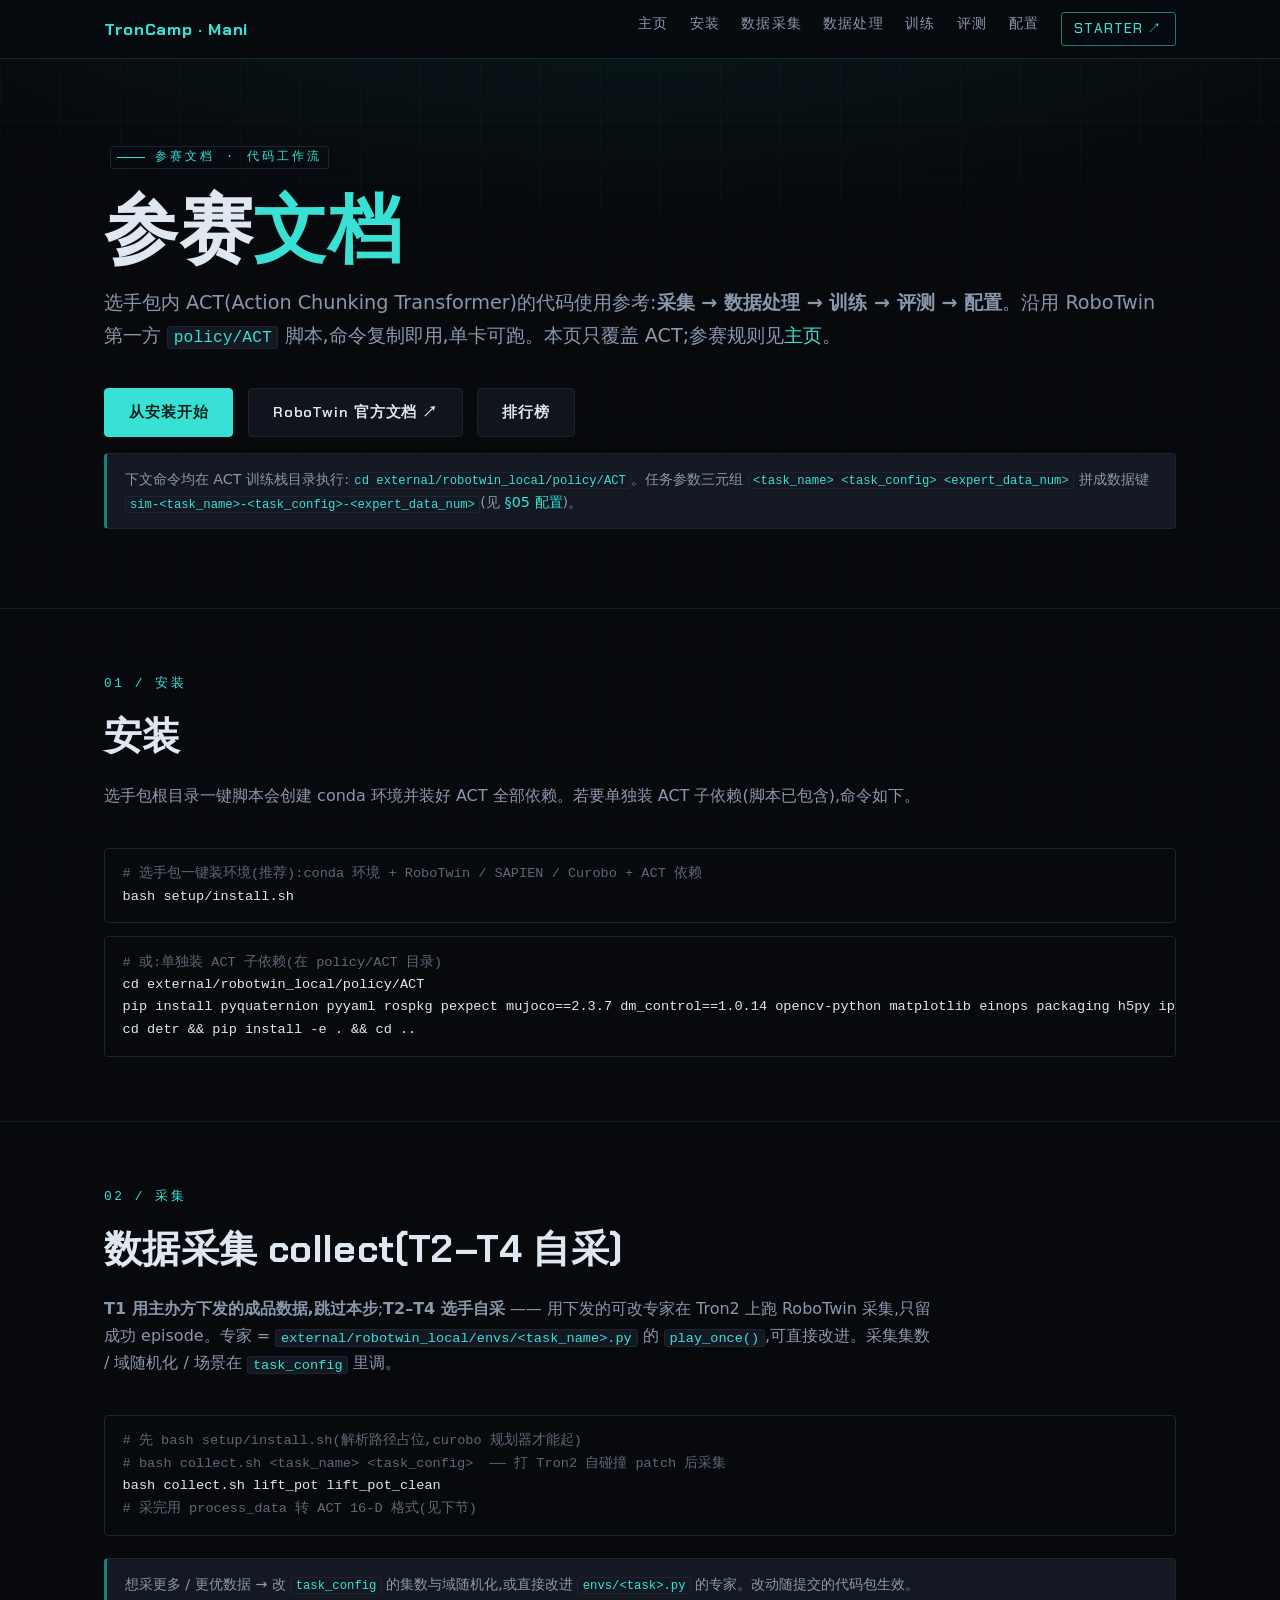
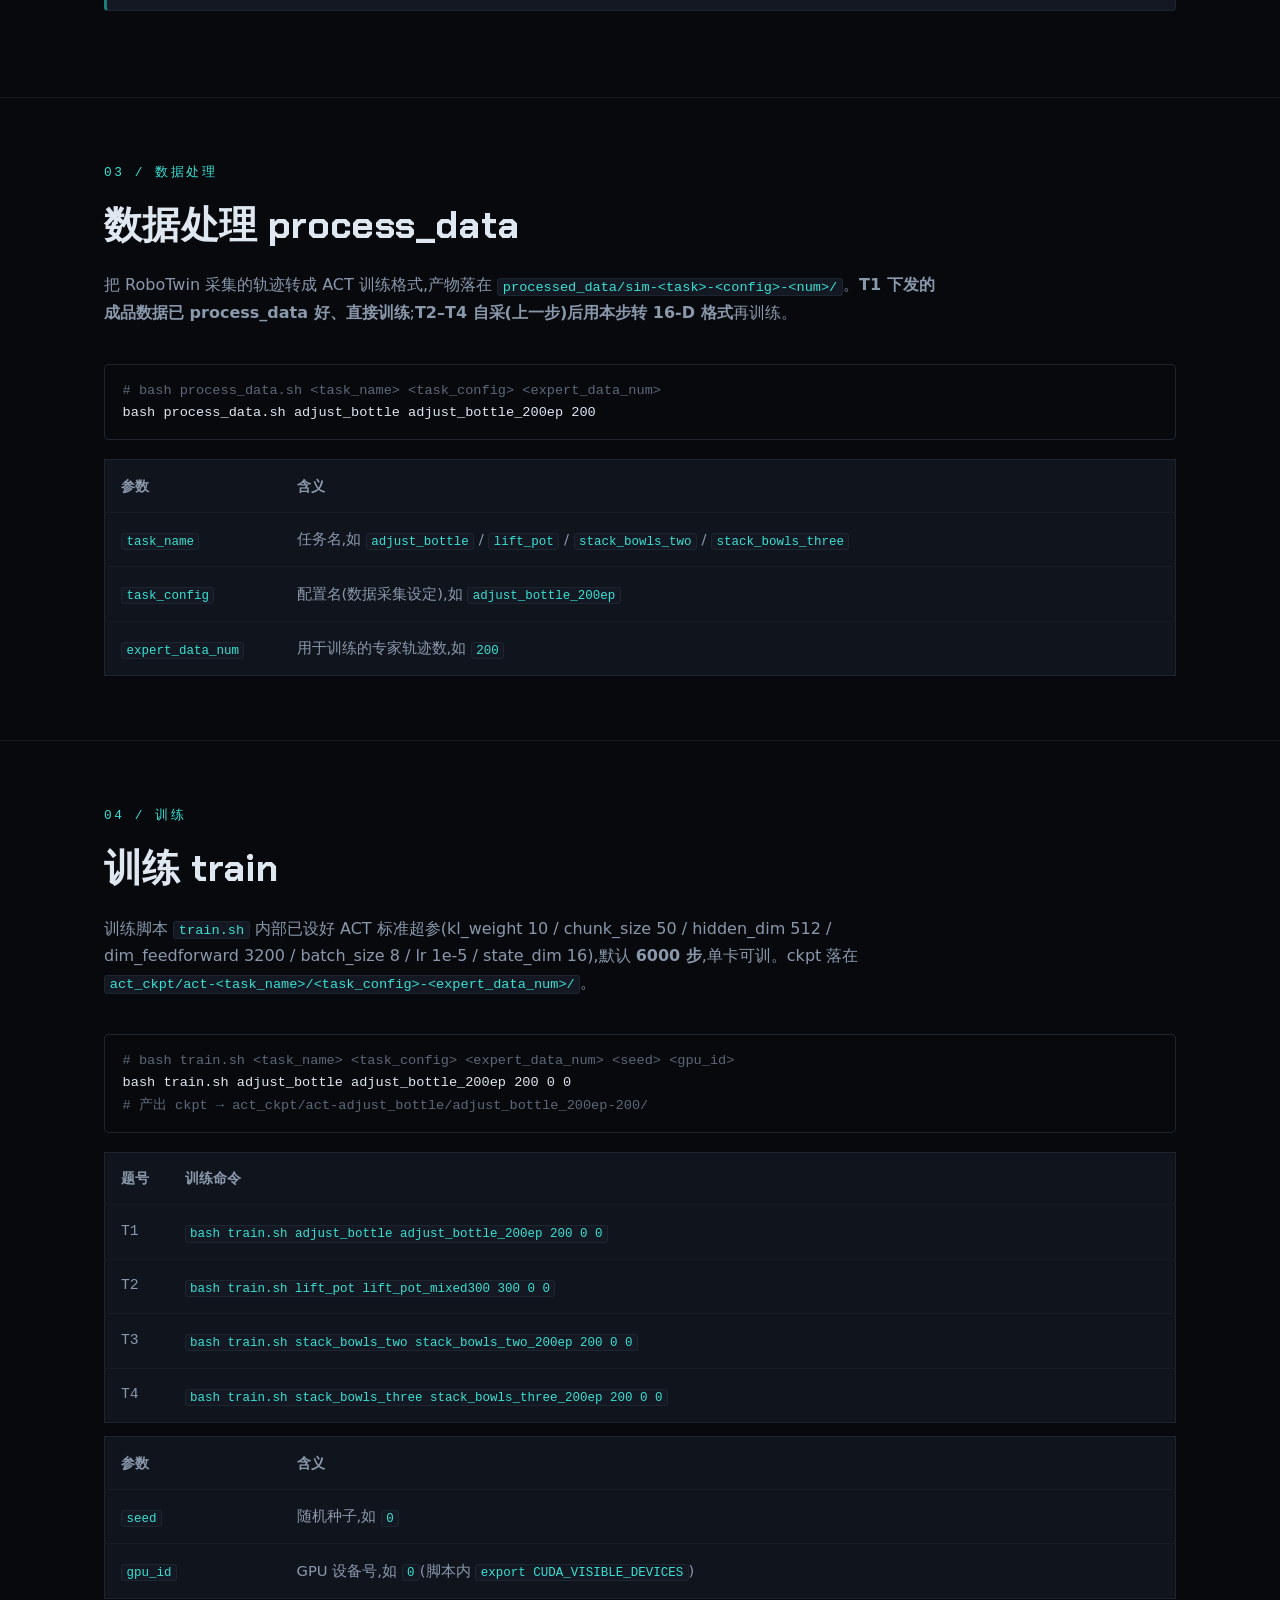
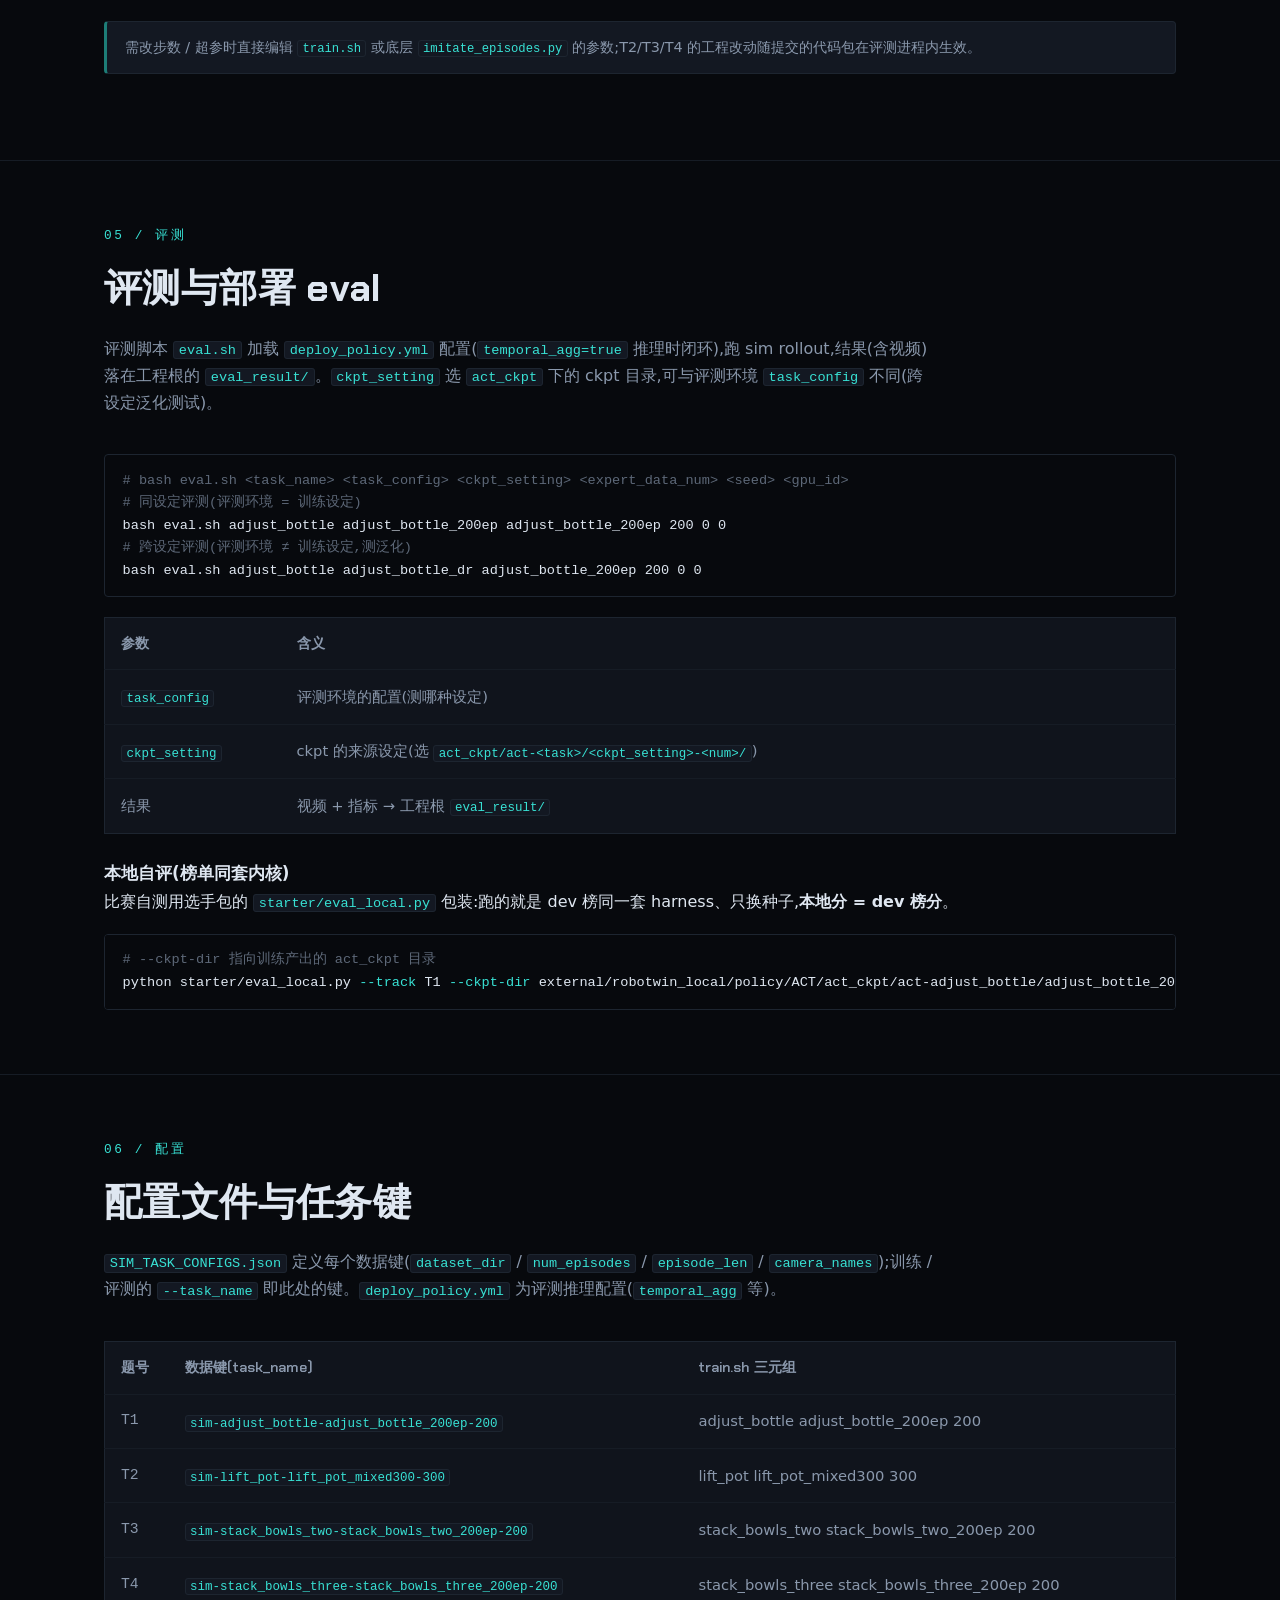
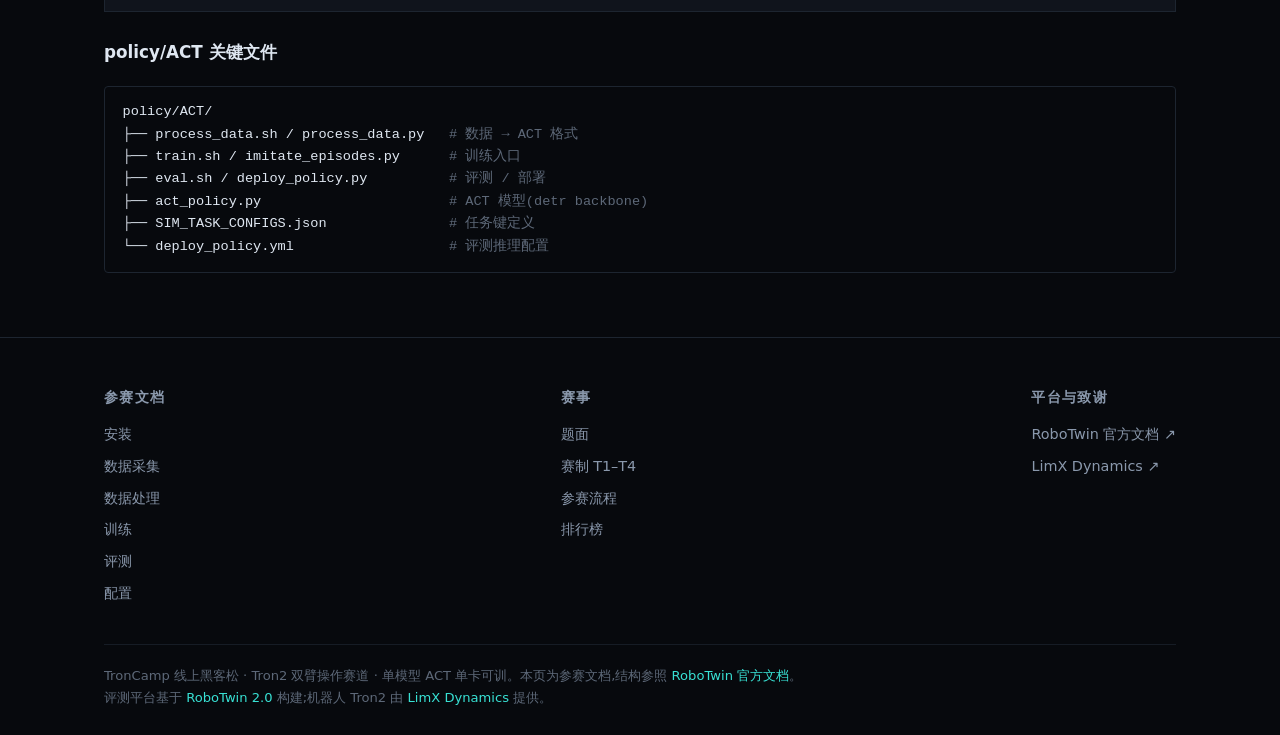
==== commit 8752da16: "fix(web): relabel "ACT doc" -> "participant doc"; RoboTwin links -> official docs (usage page) - ind" ====
--- a/doc.html
+++ b/doc.html
@@ -3,8 +3,8 @@
 <head>
 <meta charset="utf-8">
 <meta name="viewport" content="width=device-width, initial-scale=1">
-<title>ACT 使用文档 · TronCamp</title>
-<meta name="description" content="TronCamp 选手包内 ACT(Action Chunking Transformer)的代码使用文档:安装、数据处理 process_data.sh、训练 train.sh、评测与部署 eval.sh、配置文件。沿用 RoboTwin 第一方 policy/ACT 脚本,命令复制即用。">
+<title>参赛文档 · TronCamp</title>
+<meta name="description" content="TronCamp 选手包参赛文档(ACT 工作流):安装、数据处理 process_data.sh、训练 train.sh、评测与部署 eval.sh、配置文件。沿用 RoboTwin 第一方 policy/ACT 脚本,命令复制即用。">
 <link rel="stylesheet" href="./style.css">
 </head>
 <body>
@@ -28,14 +28,14 @@
 <!-- ───────── 页头 ───────── -->
 <header class="hero" id="top">
   <div class="wrap reveal">
-    <span class="tag">ACT 使用文档 · 代码工作流</span>
-    <h1>ACT 使用<span class="accent">文档</span></h1>
+    <span class="tag">参赛文档 · 代码工作流</span>
+    <h1>参赛<span class="accent">文档</span></h1>
     <p class="lead lead-wide">
       选手包内 ACT(Action Chunking Transformer)的代码使用参考:<b>采集 → 数据处理 → 训练 → 评测 → 配置</b>。沿用 RoboTwin 第一方 <code>policy/ACT</code> 脚本,命令复制即用,单卡可跑。本页只覆盖 ACT;参赛规则见<a href="./index.html#flow">主页</a>。
     </p>
     <div class="hero-actions">
       <a href="#install" class="btn primary">从安装开始</a>
-      <a href="https://robotwin-platform.github.io/doc/usage/ACT.html" class="btn" target="_blank" rel="noopener">RoboTwin 原文 ↗</a>
+      <a href="https://robotwin-platform.github.io/doc/usage/" class="btn" target="_blank" rel="noopener">RoboTwin 官方文档 ↗</a>
       <a href="./index.html#board" class="btn">排行榜</a>
     </div>
     <p class="note" style="margin-top:1rem">下文命令均在 ACT 训练栈目录执行:<code>cd external/robotwin_local/policy/ACT</code>。任务参数三元组 <code>&lt;task_name&gt; &lt;task_config&gt; &lt;expert_data_num&gt;</code> 拼成数据键 <code>sim-&lt;task_name&gt;-&lt;task_config&gt;-&lt;expert_data_num&gt;</code>(见 <a href="#config">§05 配置</a>)。</p>
@@ -189,7 +189,7 @@
   <div class="wrap">
     <div class="foot-grid">
       <div class="foot-col">
-        <h5>ACT 文档</h5>
+        <h5>参赛文档</h5>
         <a href="#install">安装</a>
         <a href="#collect">数据采集</a>
         <a href="#process">数据处理</a>
@@ -206,12 +206,11 @@
       </div>
       <div class="foot-col">
         <h5>平台与致谢</h5>
-        <a href="https://robotwin-platform.github.io/doc/usage/ACT.html" target="_blank" rel="noopener">RoboTwin ACT 文档 ↗</a>
-        <a href="https://github.com/RoboTwin-Platform/RoboTwin" target="_blank" rel="noopener">RoboTwin 2.0 ↗</a>
+        <a href="https://robotwin-platform.github.io/doc/usage/" target="_blank" rel="noopener">RoboTwin 官方文档 ↗</a>
         <a href="https://github.com/limxdynamics" target="_blank" rel="noopener">LimX Dynamics ↗</a>
       </div>
     </div>
-    <p class="foot-note">TronCamp 线上黑客松 · Tron2 双臂操作赛道 · 单模型 ACT 单卡可训。本页为 ACT 代码使用文档,结构参照 <a href="https://robotwin-platform.github.io/doc/usage/ACT.html" target="_blank" rel="noopener">RoboTwin ACT Usage</a>。<br>评测平台基于 <a href="https://github.com/RoboTwin-Platform/RoboTwin" target="_blank" rel="noopener">RoboTwin 2.0</a> 构建;机器人 Tron2 由 <a href="https://github.com/limxdynamics" target="_blank" rel="noopener">LimX Dynamics</a> 提供。</p>
+    <p class="foot-note">TronCamp 线上黑客松 · Tron2 双臂操作赛道 · 单模型 ACT 单卡可训。本页为参赛文档,结构参照 <a href="https://robotwin-platform.github.io/doc/usage/" target="_blank" rel="noopener">RoboTwin 官方文档</a>。<br>评测平台基于 <a href="https://robotwin-platform.github.io/doc/usage/" target="_blank" rel="noopener">RoboTwin 2.0</a> 构建;机器人 Tron2 由 <a href="https://github.com/limxdynamics" target="_blank" rel="noopener">LimX Dynamics</a> 提供。</p>
   </div>
 </footer>
 
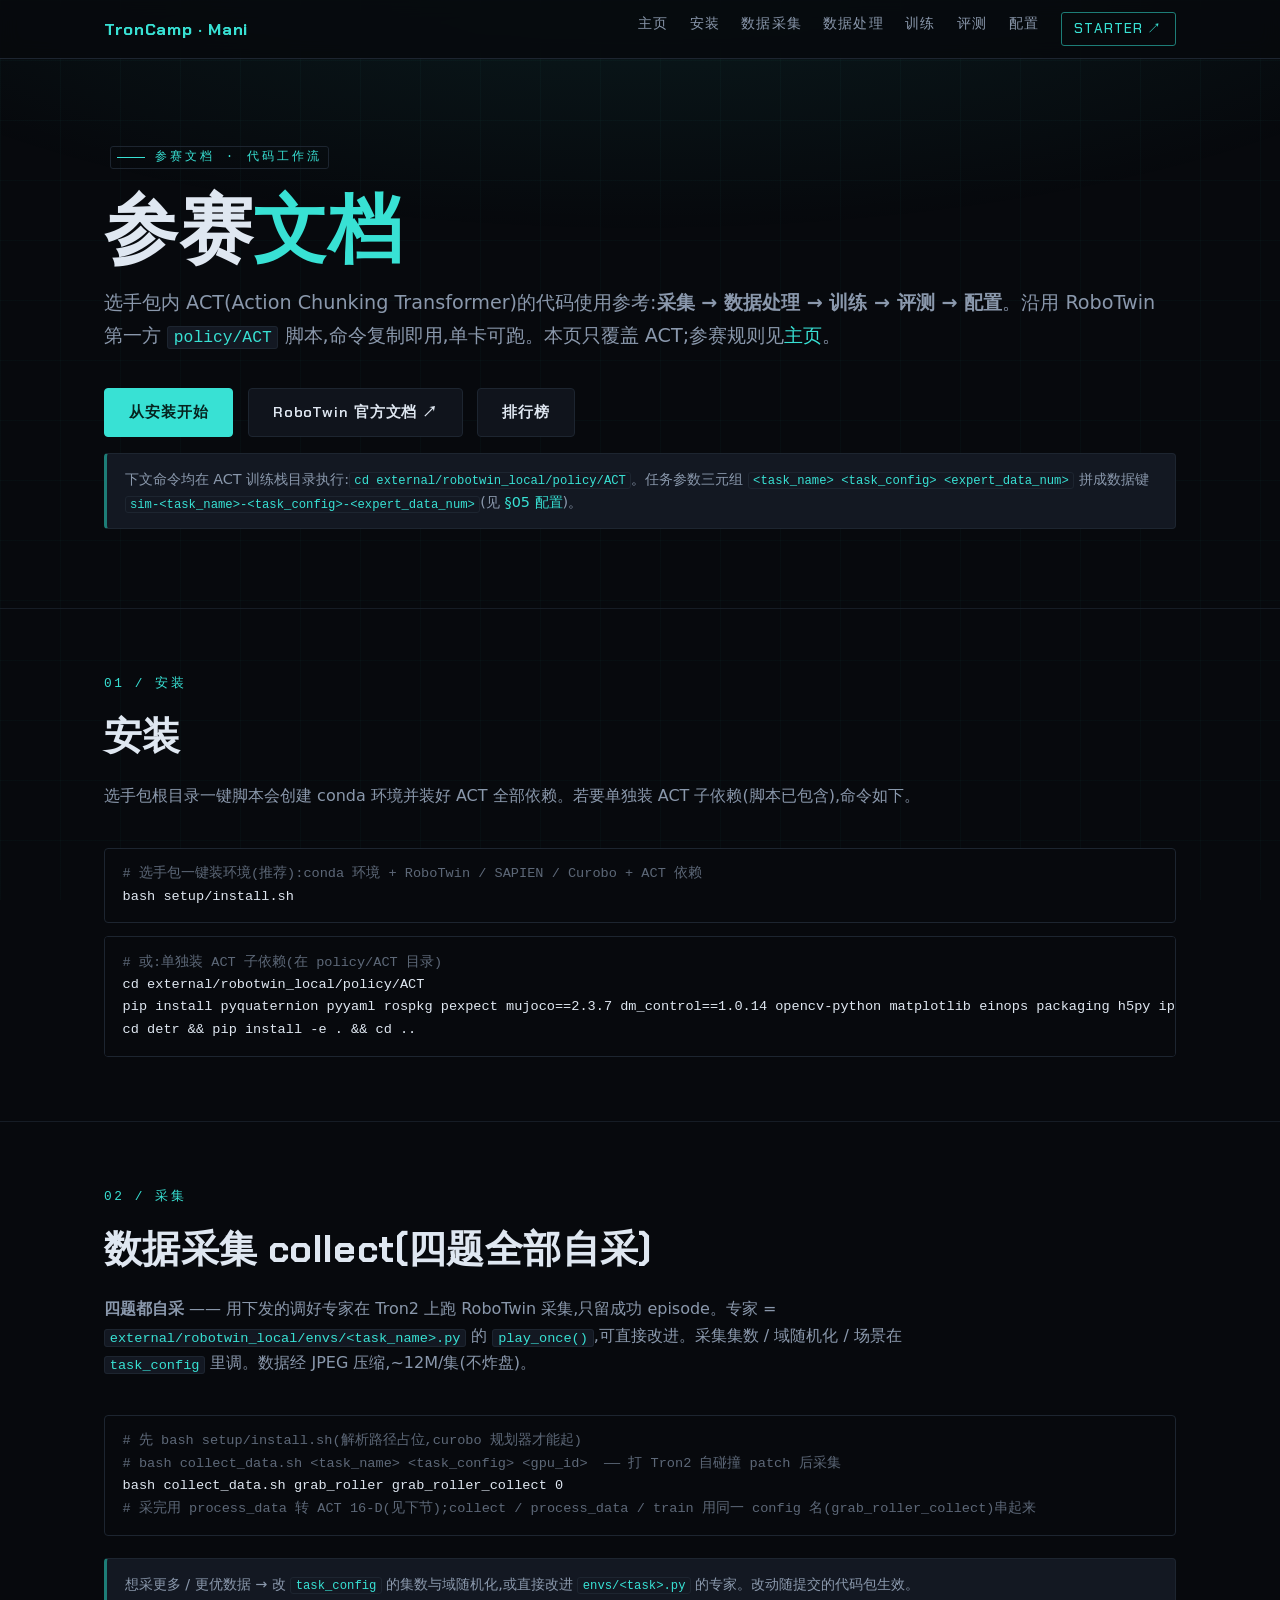
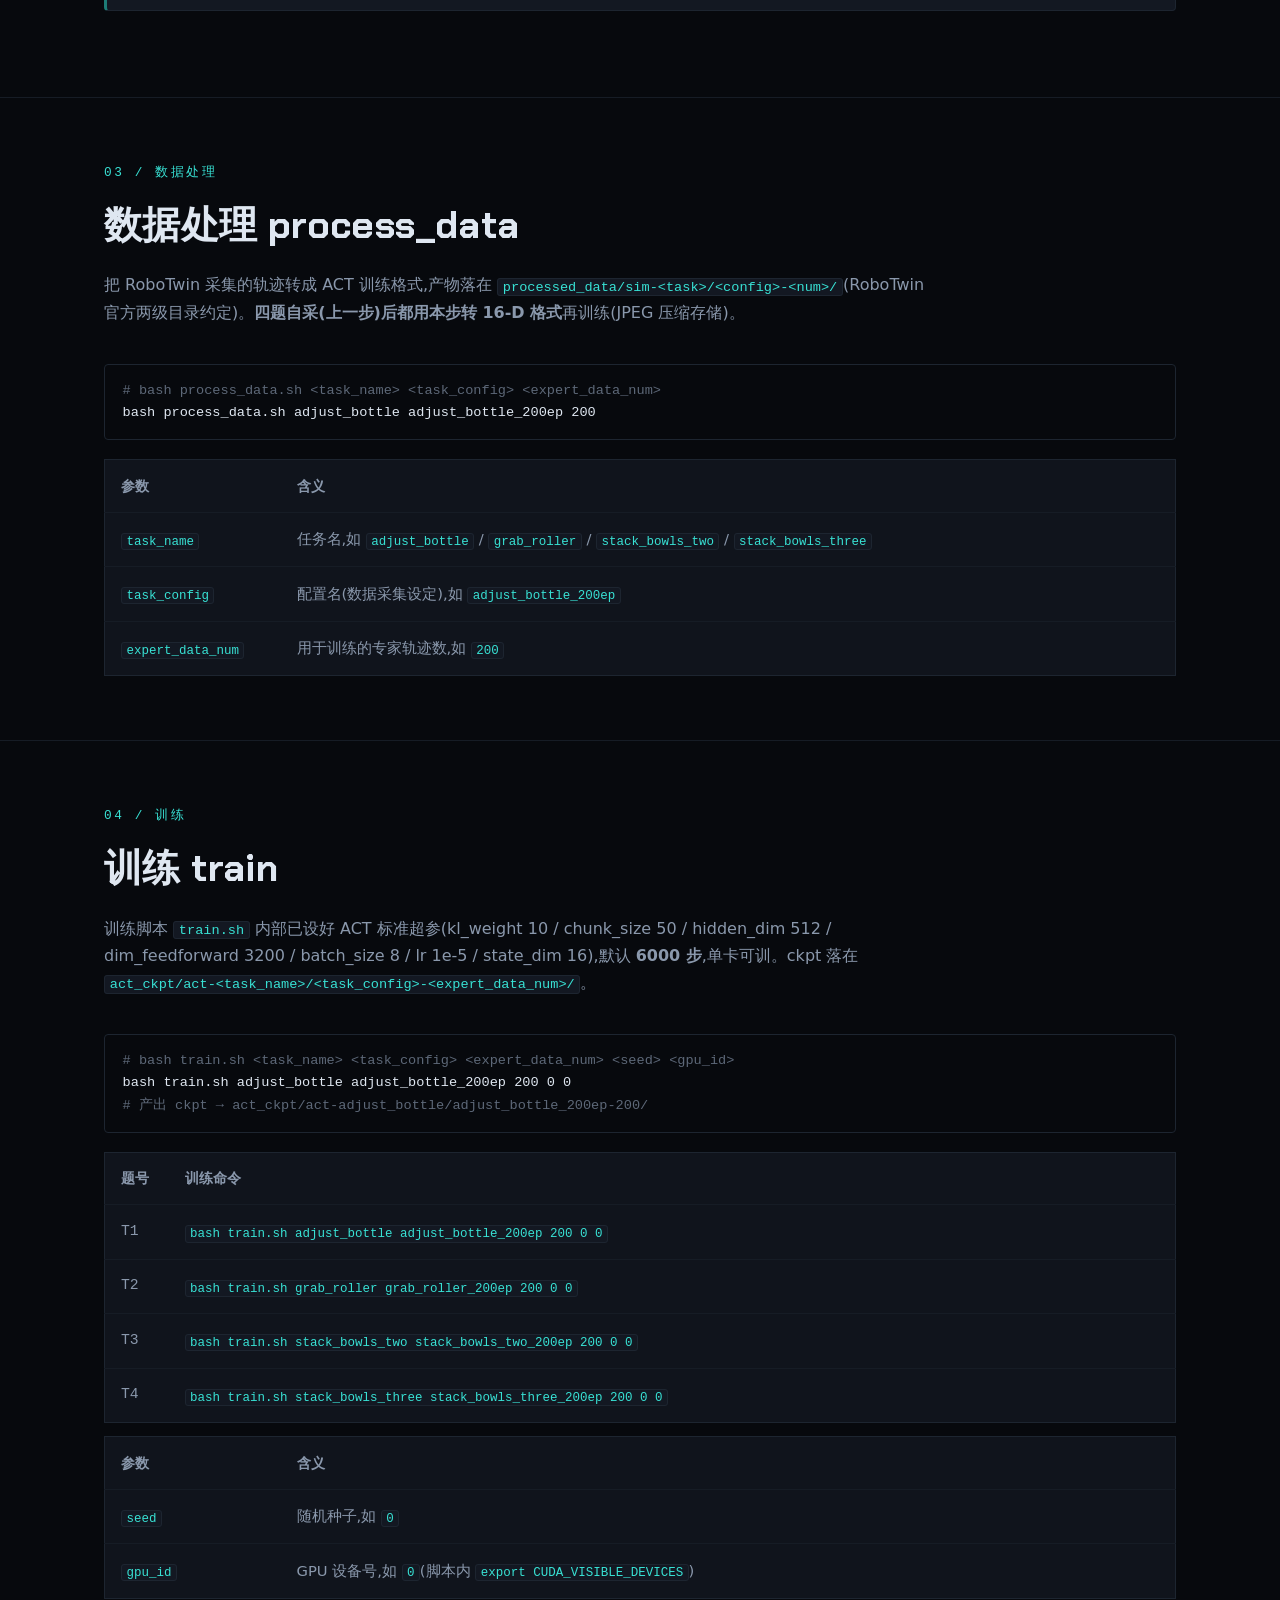
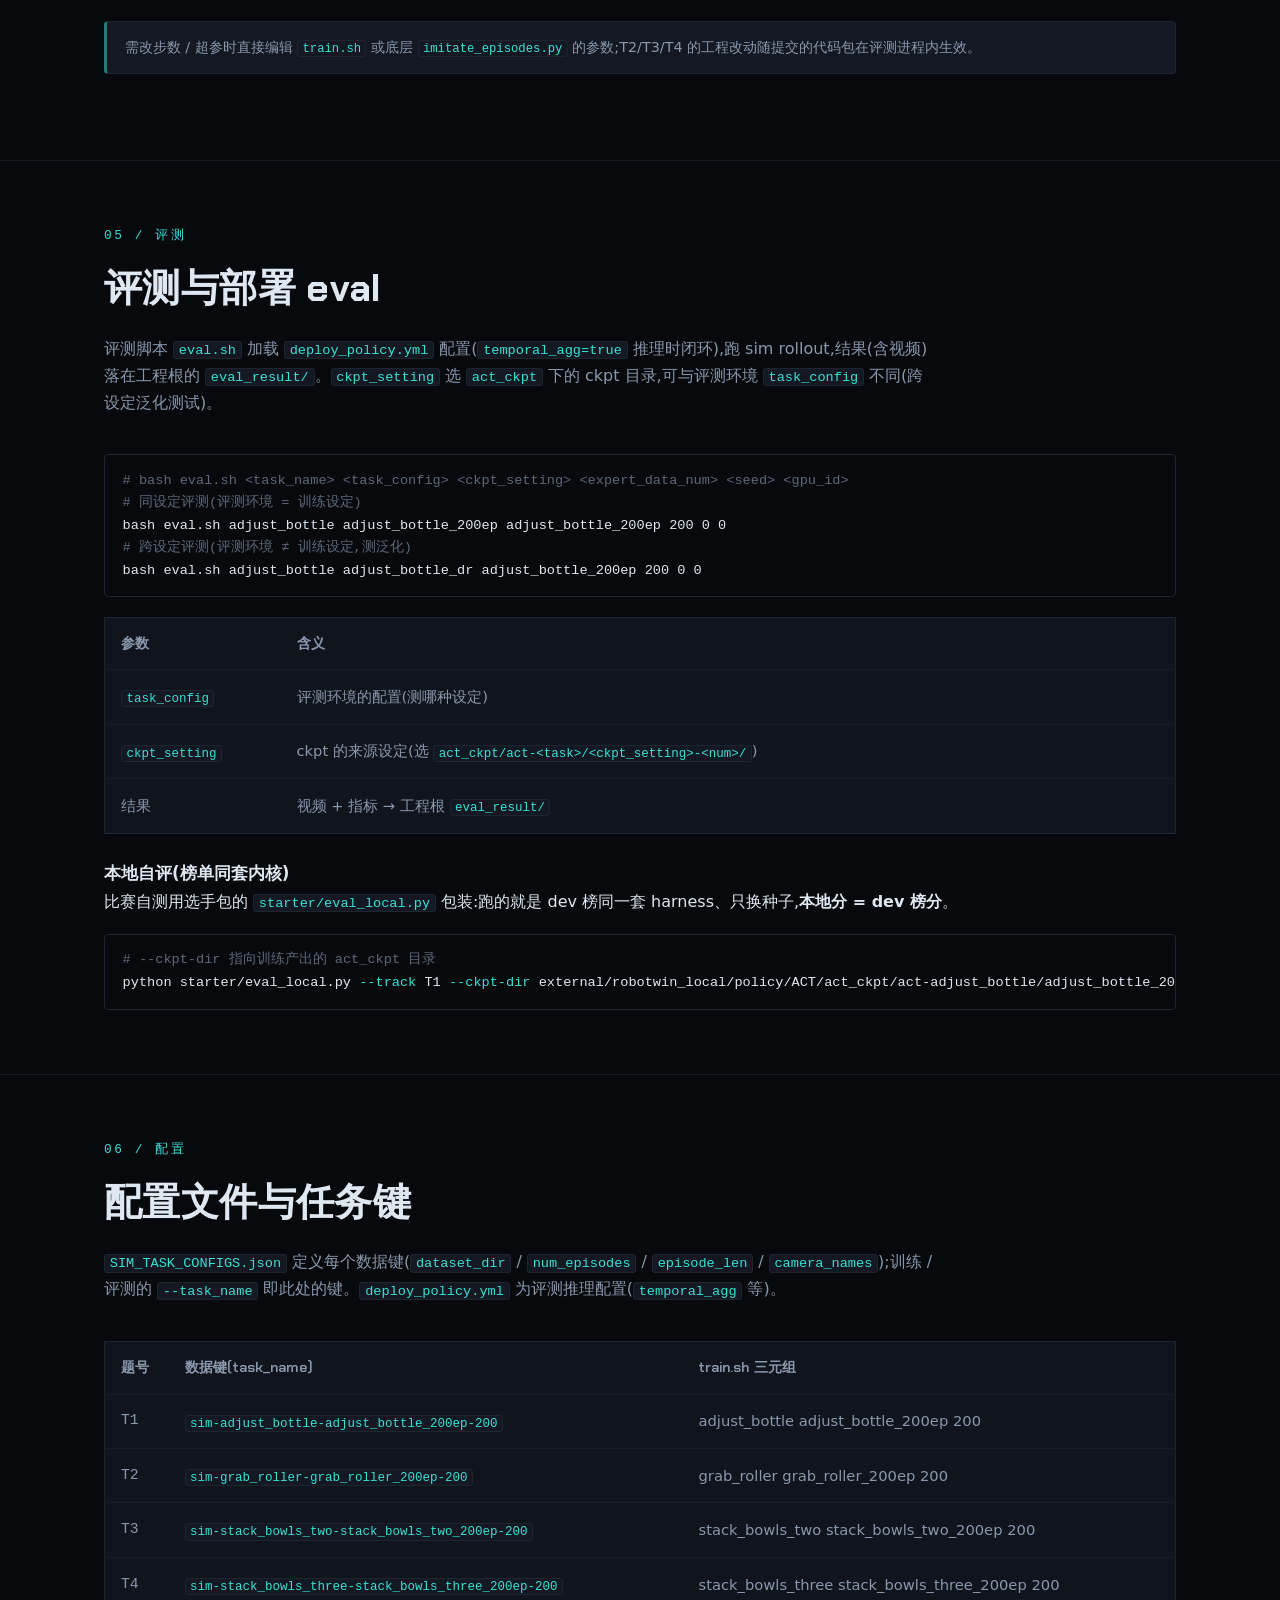
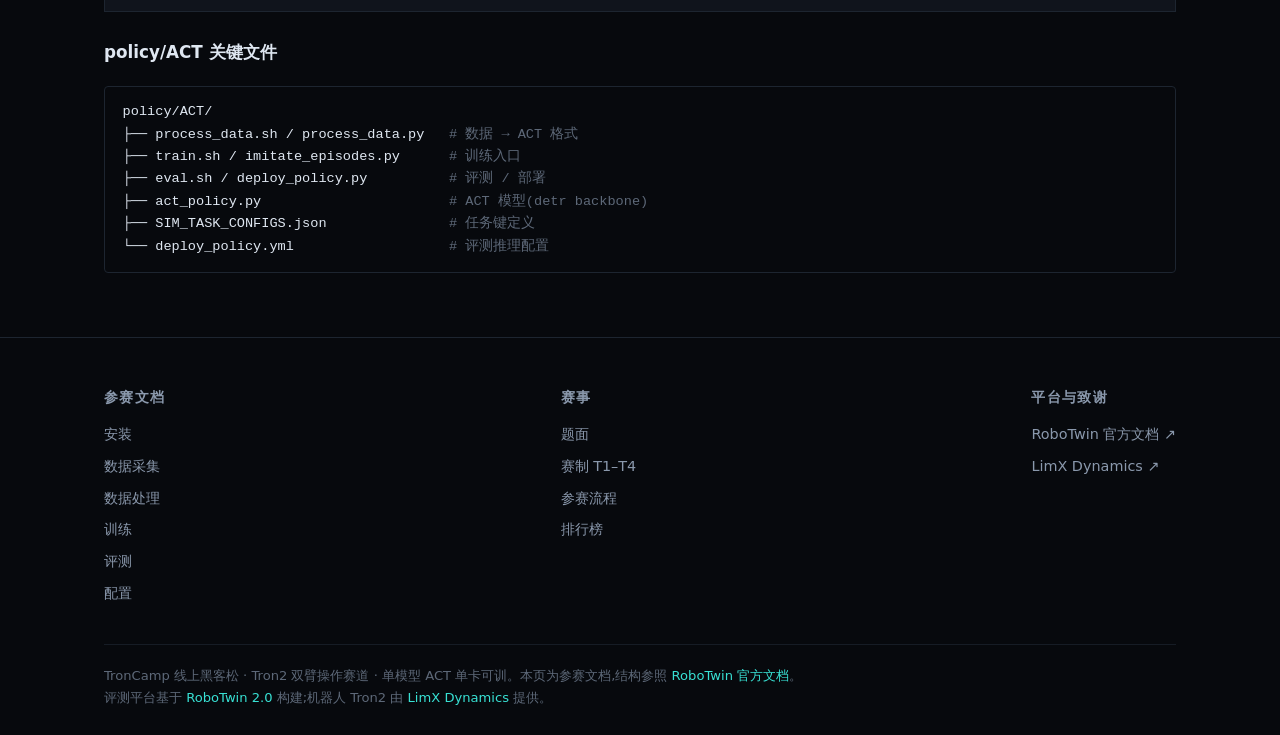
==== commit e095de83: "docs(web): simplify to task-difficulty ladder + all-tracks self-collect Boss decision: difficulty co" ====
--- a/doc.html
+++ b/doc.html
@@ -64,13 +64,13 @@
   <div class="wrap reveal">
     <div class="sec-head">
       <span class="sec-num">02 / 采集</span>
-      <h2>数据采集 collect(T2–T4 自采)</h2>
-      <p><b>T1 用主办方下发的成品数据,跳过本步</b>;<b>T2–T4 选手自采</b> —— 用下发的可改专家在 Tron2 上跑 RoboTwin 采集,只留成功 episode。专家 = <code>external/robotwin_local/envs/&lt;task_name&gt;.py</code> 的 <code>play_once()</code>,可直接改进。采集集数 / 域随机化 / 场景在 <code>task_config</code> 里调。</p>
+      <h2>数据采集 collect(四题全部自采)</h2>
+      <p><b>四题都自采</b> —— 用下发的调好专家在 Tron2 上跑 RoboTwin 采集,只留成功 episode。专家 = <code>external/robotwin_local/envs/&lt;task_name&gt;.py</code> 的 <code>play_once()</code>,可直接改进。采集集数 / 域随机化 / 场景在 <code>task_config</code> 里调。数据经 JPEG 压缩,~12M/集(不炸盘)。</p>
     </div>
     <div class="code"><span class="c"># 先 bash setup/install.sh(解析路径占位,curobo 规划器才能起)</span>
-<span class="c"># bash collect.sh &lt;task_name&gt; &lt;task_config&gt;  —— 打 Tron2 自碰撞 patch 后采集</span>
-bash collect.sh lift_pot lift_pot_clean
-<span class="c"># 采完用 process_data 转 ACT 16-D 格式(见下节)</span></div>
+<span class="c"># bash collect_data.sh &lt;task_name&gt; &lt;task_config&gt; &lt;gpu_id&gt;  —— 打 Tron2 自碰撞 patch 后采集</span>
+bash collect_data.sh grab_roller grab_roller_collect 0
+<span class="c"># 采完用 process_data 转 ACT 16-D(见下节);collect / process_data / train 用同一 config 名(grab_roller_collect)串起来</span></div>
     <p class="note">想采更多 / 更优数据 → 改 <code>task_config</code> 的集数与域随机化,或直接改进 <code>envs/&lt;task&gt;.py</code> 的专家。改动随提交的代码包生效。</p>
   </div>
 </section>
@@ -81,14 +81,14 @@
     <div class="sec-head">
       <span class="sec-num">03 / 数据处理</span>
       <h2>数据处理 process_data</h2>
-      <p>把 RoboTwin 采集的轨迹转成 ACT 训练格式,产物落在 <code>processed_data/sim-&lt;task&gt;-&lt;config&gt;-&lt;num&gt;/</code>。<b>T1 下发的成品数据已 process_data 好、直接训练</b>;<b>T2–T4 自采(上一步)后用本步转 16-D 格式</b>再训练。</p>
+      <p>把 RoboTwin 采集的轨迹转成 ACT 训练格式,产物落在 <code>processed_data/sim-&lt;task&gt;/&lt;config&gt;-&lt;num&gt;/</code>(RoboTwin 官方两级目录约定)。<b>四题自采(上一步)后都用本步转 16-D 格式</b>再训练(JPEG 压缩存储)。</p>
     </div>
     <div class="code"><span class="c"># bash process_data.sh &lt;task_name&gt; &lt;task_config&gt; &lt;expert_data_num&gt;</span>
 bash process_data.sh adjust_bottle adjust_bottle_200ep 200</div>
     <table class="dtable" style="margin-top:1.2rem">
       <thead><tr><th style="width:11rem">参数</th><th>含义</th></tr></thead>
       <tbody>
-        <tr><td><code>task_name</code></td><td>任务名,如 <code>adjust_bottle</code> / <code>lift_pot</code> / <code>stack_bowls_two</code> / <code>stack_bowls_three</code></td></tr>
+        <tr><td><code>task_name</code></td><td>任务名,如 <code>adjust_bottle</code> / <code>grab_roller</code> / <code>stack_bowls_two</code> / <code>stack_bowls_three</code></td></tr>
         <tr><td><code>task_config</code></td><td>配置名(数据采集设定),如 <code>adjust_bottle_200ep</code></td></tr>
         <tr><td><code>expert_data_num</code></td><td>用于训练的专家轨迹数,如 <code>200</code></td></tr>
       </tbody>
@@ -111,7 +111,7 @@
       <thead><tr><th style="width:4rem">题号</th><th>训练命令</th></tr></thead>
       <tbody>
         <tr><td class="lvl">T1</td><td><code>bash train.sh adjust_bottle adjust_bottle_200ep 200 0 0</code></td></tr>
-        <tr><td class="lvl">T2</td><td><code>bash train.sh lift_pot lift_pot_mixed300 300 0 0</code></td></tr>
+        <tr><td class="lvl">T2</td><td><code>bash train.sh grab_roller grab_roller_200ep 200 0 0</code></td></tr>
         <tr><td class="lvl">T3</td><td><code>bash train.sh stack_bowls_two stack_bowls_two_200ep 200 0 0</code></td></tr>
         <tr><td class="lvl">T4</td><td><code>bash train.sh stack_bowls_three stack_bowls_three_200ep 200 0 0</code></td></tr>
       </tbody>
@@ -167,7 +167,7 @@
       <thead><tr><th style="width:4rem">题号</th><th>数据键(task_name)</th><th>train.sh 三元组</th></tr></thead>
       <tbody>
         <tr><td class="lvl">T1</td><td><code>sim-adjust_bottle-adjust_bottle_200ep-200</code></td><td>adjust_bottle&nbsp;adjust_bottle_200ep&nbsp;200</td></tr>
-        <tr><td class="lvl">T2</td><td><code>sim-lift_pot-lift_pot_mixed300-300</code></td><td>lift_pot&nbsp;lift_pot_mixed300&nbsp;300</td></tr>
+        <tr><td class="lvl">T2</td><td><code>sim-grab_roller-grab_roller_200ep-200</code></td><td>grab_roller&nbsp;grab_roller_200ep&nbsp;200</td></tr>
         <tr><td class="lvl">T3</td><td><code>sim-stack_bowls_two-stack_bowls_two_200ep-200</code></td><td>stack_bowls_two&nbsp;stack_bowls_two_200ep&nbsp;200</td></tr>
         <tr><td class="lvl">T4</td><td><code>sim-stack_bowls_three-stack_bowls_three_200ep-200</code></td><td>stack_bowls_three&nbsp;stack_bowls_three_200ep&nbsp;200</td></tr>
       </tbody>
